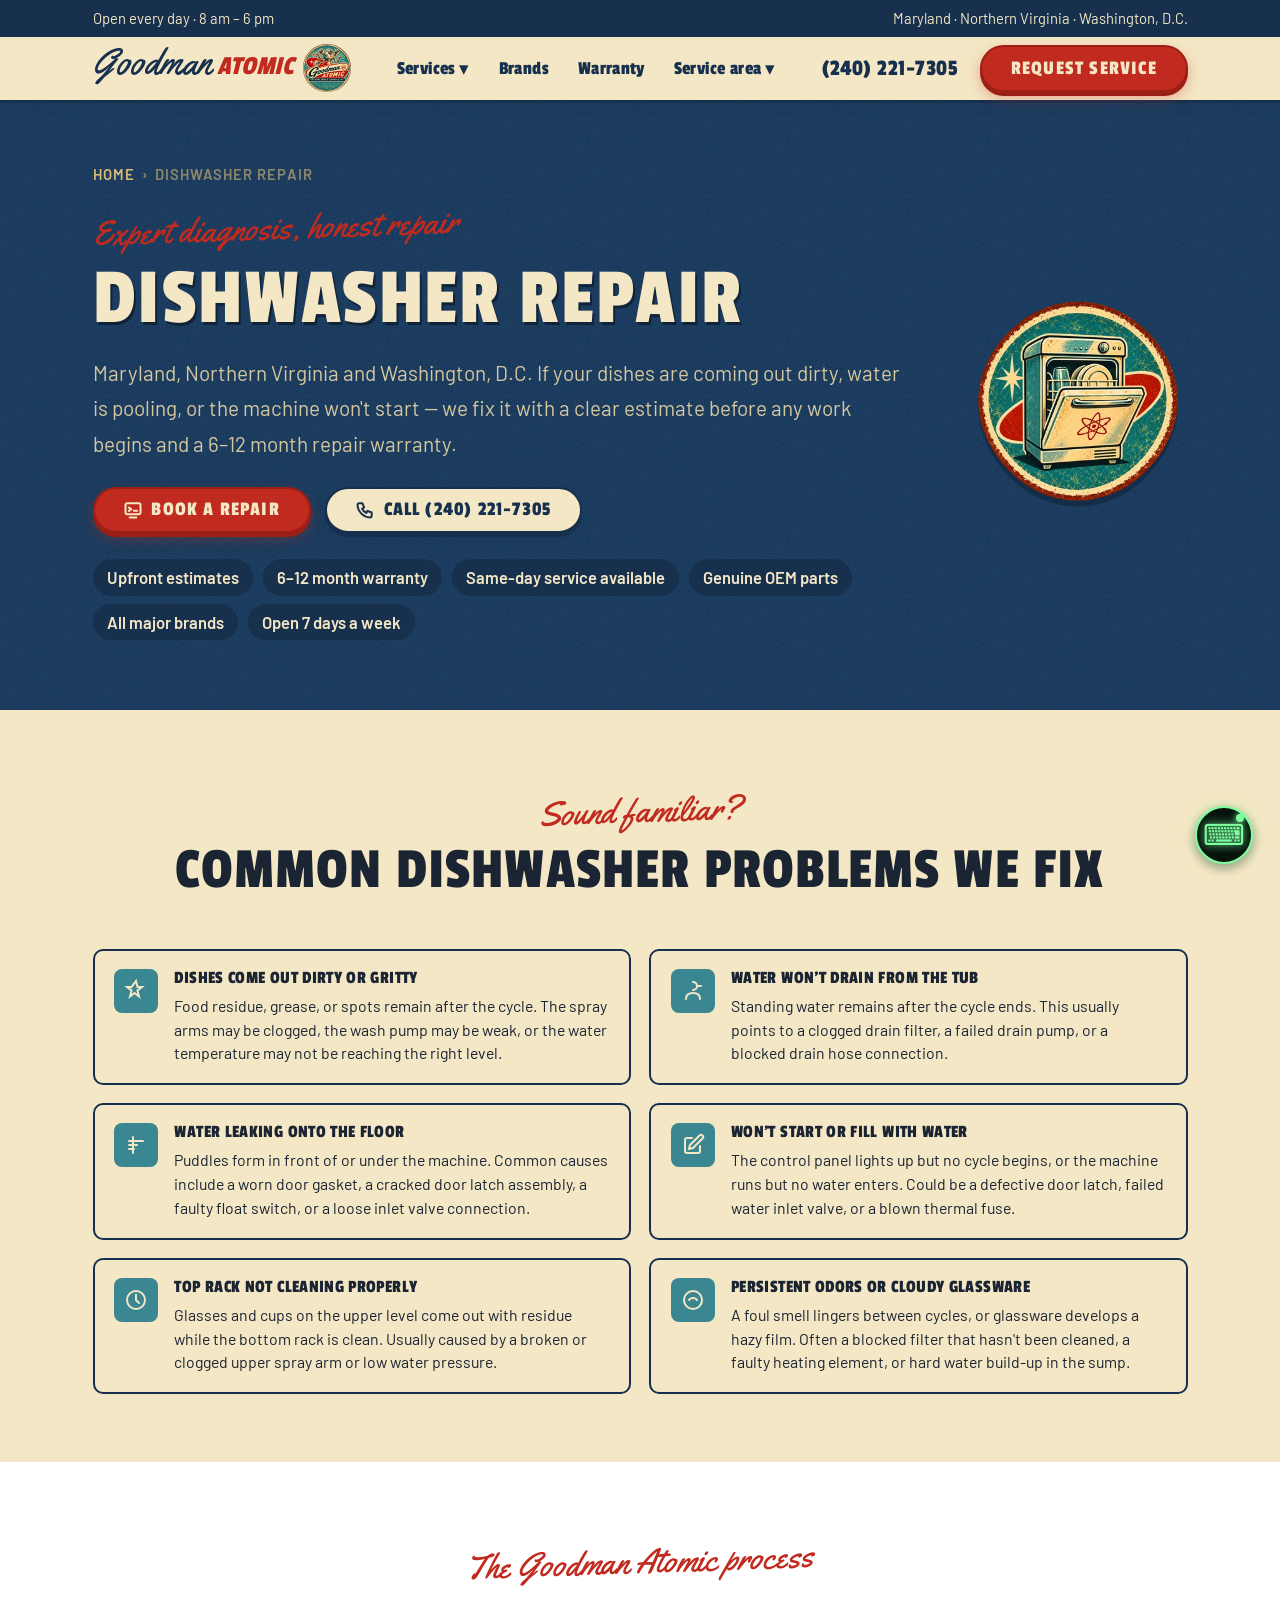
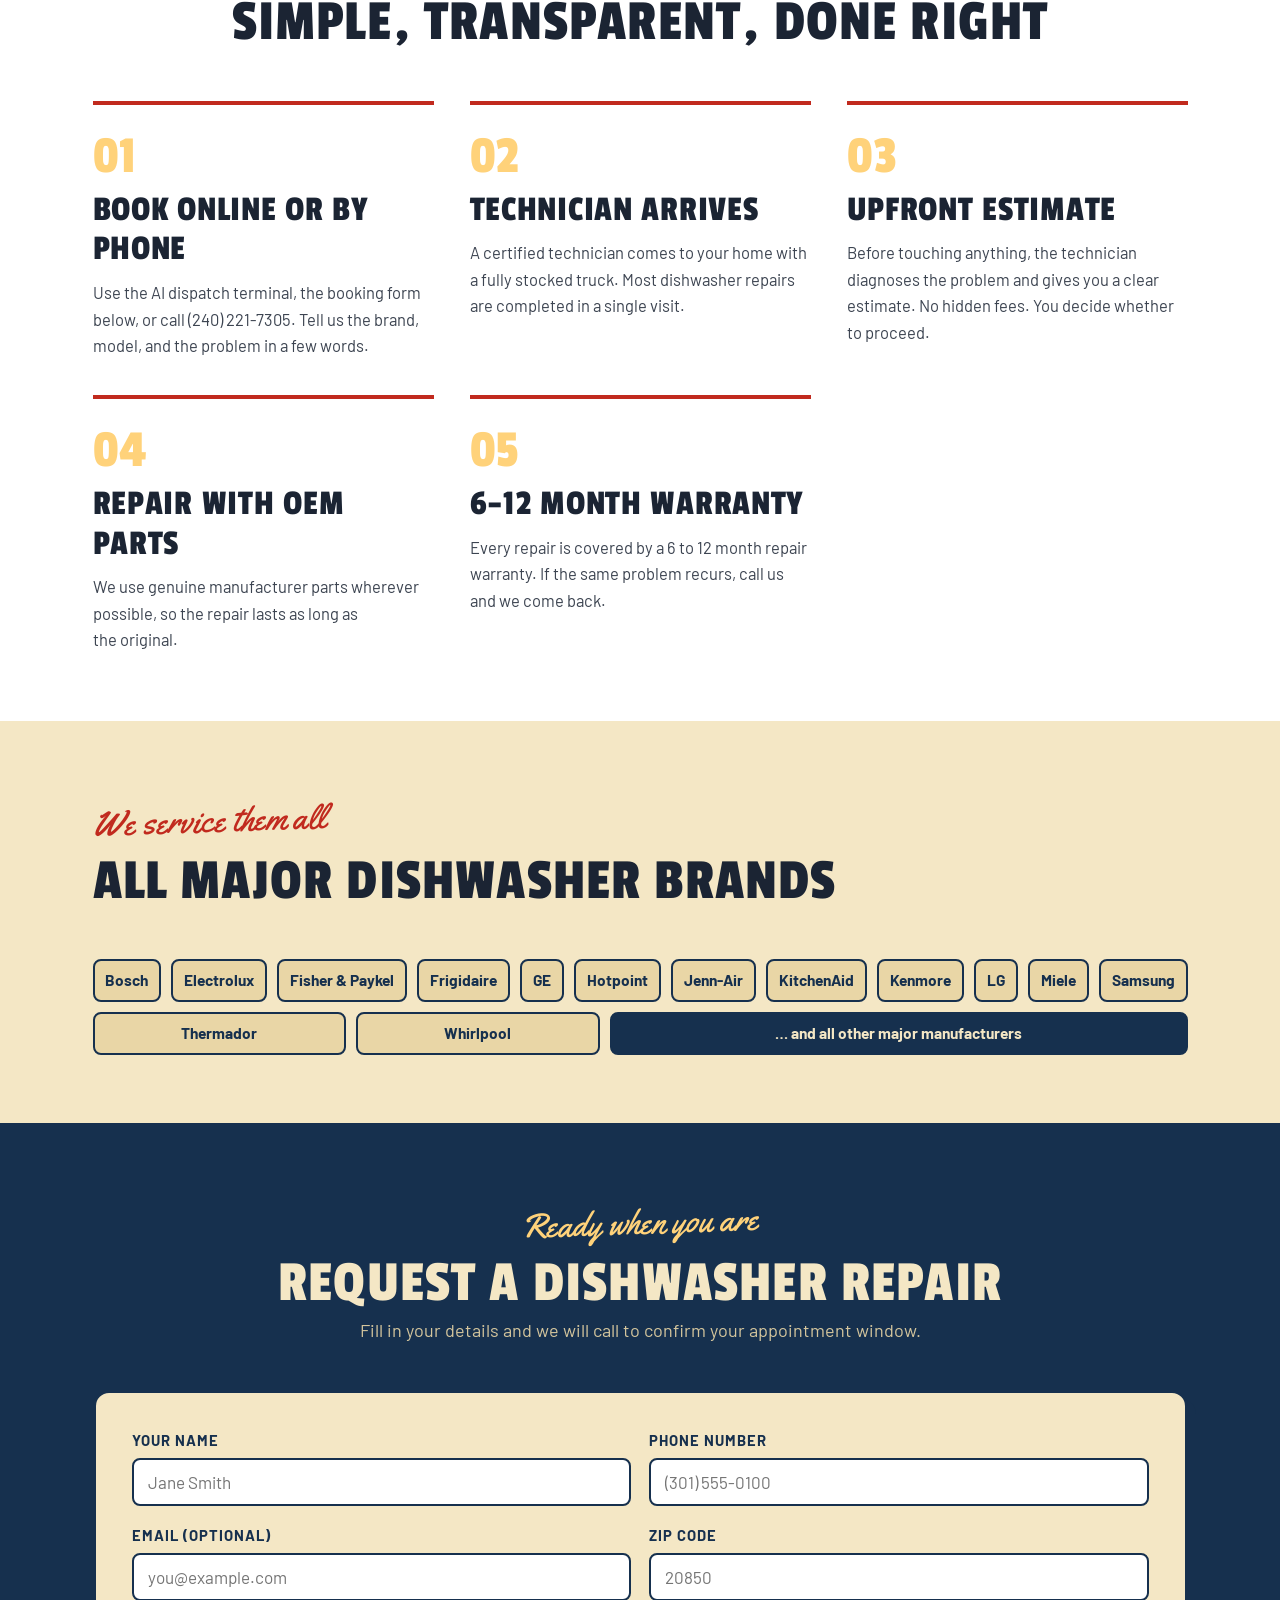
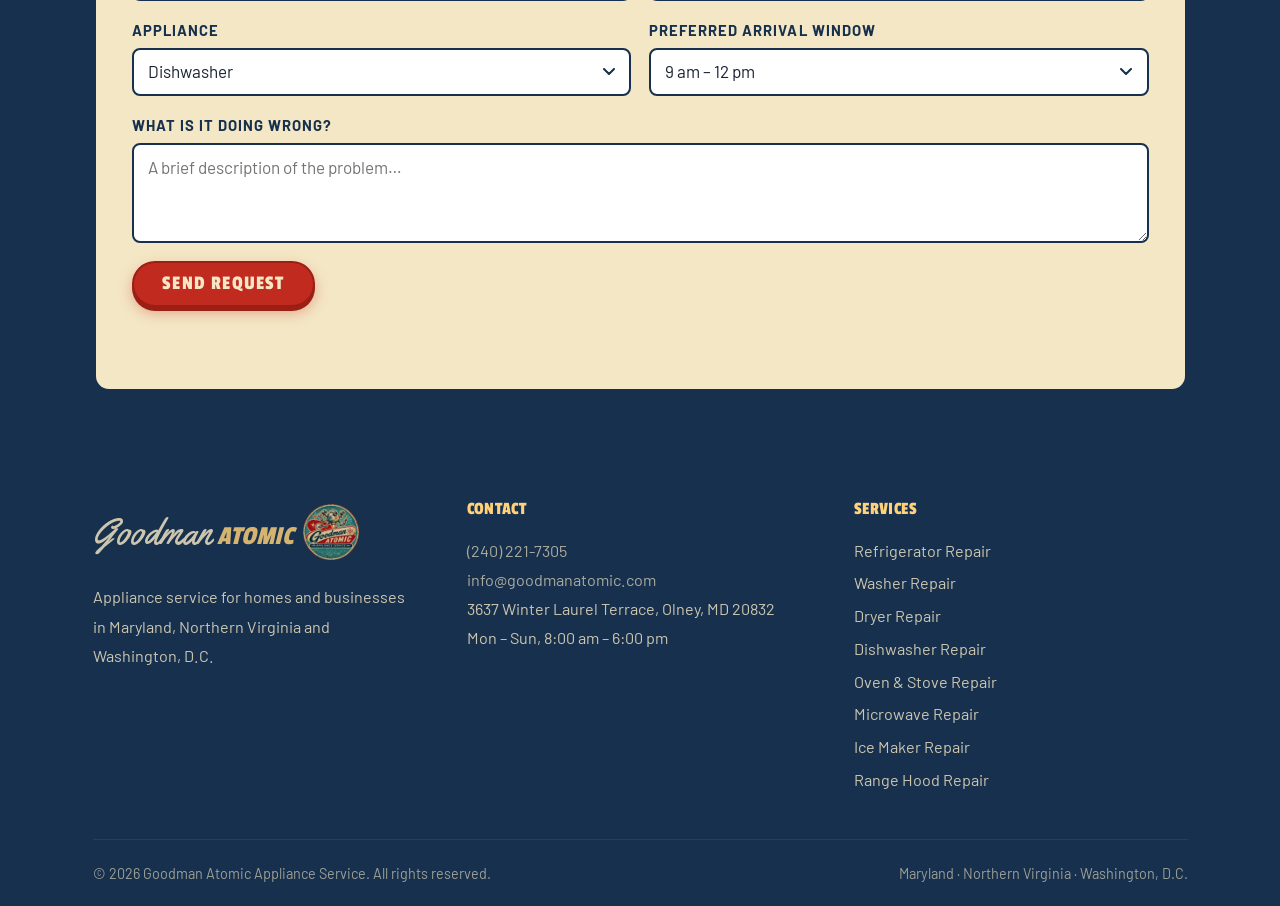
==== services/dishwasher-repair.html @ d3fc952f "Remove Prince George's from service area" ====
<!DOCTYPE html>
<html lang="en">
<head>
<meta charset="utf-8">
<meta name="viewport" content="width=device-width, initial-scale=1">
<meta name="theme-color" content="#f4e7c5">
<title>Dishwasher Repair in Maryland, Northern Virginia &amp; D.C. | Goodman Atomic</title>
<meta name="description" content="Expert dishwasher repair in Maryland, Northern Virginia and Washington D.C. Dishes stay dirty, water won't drain, door leaks, or won't start — we diagnose and fix it with a clear estimate before work starts. Call (240) 221-7305.">
<link rel="canonical" href="https://goodmanatomic.com/services/dishwasher-repair.html">
<link rel="icon" type="image/png" href="../assets/logo/logo-square.png">
<link rel="apple-touch-icon" href="../assets/logo/logo-round.png">
<link rel="preconnect" href="https://fonts.googleapis.com">
<link rel="preconnect" href="https://fonts.gstatic.com" crossorigin>
<link href="https://fonts.googleapis.com/css2?family=Barlow:wght@400;500;600;700&family=Passion+One:wght@400;700&family=VT323&family=Yellowtail&display=swap" rel="stylesheet">
<link rel="stylesheet" href="../assets/css/style.css?v=11140700">
<script type="application/ld+json">
[
  {
    "@context": "https://schema.org",
    "@type": "LocalBusiness",
    "name": "Goodman Atomic Appliance Service",
    "url": "https://goodmanatomic.com/",
    "telephone": "+12402217305",
    "email": "info@goodmanatomic.com",
    "address": {
      "@type": "PostalAddress",
      "streetAddress": "3637 Winter Laurel Terrace",
      "addressLocality": "Olney",
      "addressRegion": "MD",
      "postalCode": "20832",
      "addressCountry": "US"
    },
    "areaServed": ["Maryland", "Northern Virginia", "Washington DC"],
    "openingHoursSpecification": {
      "@type": "OpeningHoursSpecification",
      "dayOfWeek": ["Monday","Tuesday","Wednesday","Thursday","Friday","Saturday","Sunday"],
      "opens": "08:00",
      "closes": "18:00"
    },
    "priceRange": "$$"
  },
  {
    "@context": "https://schema.org",
    "@type": "Service",
    "name": "Dishwasher Repair",
    "serviceType": "Appliance Repair",
    "provider": {
      "@type": "LocalBusiness",
      "name": "Goodman Atomic Appliance Service"
    },
    "areaServed": ["Maryland", "Northern Virginia", "Washington DC"],
    "description": "Professional dishwasher repair service. We diagnose and fix cleaning failures, drainage problems, door leaks, pump and motor faults, control board issues, and all other dishwasher problems.",
    "offers": {
      "@type": "Offer",
      "availability": "https://schema.org/InStock",
      "availableDeliveryMethod": "https://schema.org/OnSitePickup"
    }
  }
]
</script>
</head>
<body>
<a class="skip" href="#main">Skip to content</a>

<!-- Top strip -->
<div class="strip">
  <div class="wrap">
    <span>Open every day · 8 am – 6 pm</span>
    <span>Maryland · Northern Virginia · Washington, D.C.</span>
  </div>
</div>

<!-- Header -->
<header class="site" role="banner">
  <div class="wrap">
    <div class="head-inner">
      <a class="brand" href="../index.html" aria-label="Goodman Atomic Appliance Service — home">
        <span class="g">Goodman</span><span class="a">Atomic</span><img class="brand-logo" src="../assets/logo/logo-round-192.webp" alt="" width="48" height="48" aria-hidden="true">
      </a>
      <button id="menuBtn" class="menu-btn" aria-expanded="false" aria-controls="mainNav" aria-label="Open navigation menu">
        <span></span><span></span><span></span>
      </button>
      <nav class="main" id="mainNav" aria-label="Site navigation">
        <div class="has-drop">
          <button class="drop-toggle" aria-expanded="false" aria-haspopup="true">Services <span aria-hidden="true">▾</span></button>
          <div class="drop-menu" role="menu">
            <a href="refrigerator-repair.html" role="menuitem">Refrigerator &amp; Freezer</a>
            <a href="washer-repair.html" role="menuitem">Washer Repair</a>
            <a href="dryer-repair.html" role="menuitem">Dryer Repair</a>
            <a href="dishwasher-repair.html" role="menuitem">Dishwasher Repair</a>
            <a href="oven-stove-repair.html" role="menuitem">Oven &amp; Stove Repair</a>
            <a href="microwave-repair.html" role="menuitem">Microwave Repair</a>
            <a href="ice-maker-repair.html" role="menuitem">Ice Maker Repair</a>
            <a href="range-hood-repair.html" role="menuitem">Range Hood Repair</a>
          </div>
        </div>
        <a href="../index.html#brands">Brands</a>
        <a href="../index.html#warranty">Warranty</a>
        <div class="has-drop">
          <button class="drop-toggle" aria-expanded="false" aria-haspopup="true">Service area <span aria-hidden="true">▾</span></button>
          <div class="drop-menu" role="menu">
            <a href="../index.html#area" role="menuitem">Washington, D.C.</a>
            <a href="../index.html#area" role="menuitem">MD — Montgomery County</a>
            <a href="../index.html#area" role="menuitem">MD — Howard County</a>
            <a href="../index.html#area" role="menuitem">MD — Frederick County</a>
            <a href="../index.html#area" role="menuitem">VA — Arlington County</a>
            <a href="../index.html#area" role="menuitem">VA — Fairfax County (east)</a>
          </div>
        </div>
      </nav>
      <div class="head-cta">
        <a class="head-phone" href="tel:+12402217305">(240) 221-7305</a>
        <a class="btn btn-red" href="#reqForm">Request service</a>
      </div>
    </div>
  </div>
</header>

<main id="main">

<!-- ═══ INNER HERO ═══ -->
<section class="hero-inner" aria-label="Dishwasher Repair">
  <div class="wrap">
    <div class="hero-inner-text" data-rise>
      <nav class="breadcrumb" aria-label="Breadcrumb">
        <a href="../index.html">Home</a>
        <span aria-hidden="true">›</span>
        <span aria-current="page">Dishwasher Repair</span>
      </nav>
      <span class="script">Expert diagnosis, honest repair</span>
      <h1>Dishwasher Repair</h1>
      <p class="lead">Maryland, Northern Virginia and Washington, D.C. If your dishes are coming out dirty, water is pooling, or the machine won't start — we fix it with a clear estimate before any work begins and a 6–12 month repair warranty.</p>
      <div class="hero-btns">
        <button class="btn btn-red" type="button" data-open-chat aria-haspopup="dialog">
          <svg width="20" height="20" viewBox="0 0 24 24" fill="none" stroke="currentColor" stroke-width="2.4" stroke-linecap="round" stroke-linejoin="round" aria-hidden="true"><rect x="3" y="4" width="18" height="13" rx="2"/><path d="M8 21h8M7 9l3 2-3 2M13 13h4"/></svg>
          Book a repair
        </button>
        <a class="btn btn-cream" href="tel:+12402217305">
          <svg width="20" height="20" viewBox="0 0 24 24" fill="none" stroke="currentColor" stroke-width="2.4" stroke-linecap="round" stroke-linejoin="round" aria-hidden="true"><path d="M5 4h4l2 5-2.5 1.5a11 11 0 0 0 5 5L15 13l5 2v4a2 2 0 0 1-2 2A16 16 0 0 1 3 6a2 2 0 0 1 2-2z"/></svg>
          Call (240) 221-7305
        </a>
      </div>
      <ul class="chips">
        <li class="chip">Upfront estimates</li>
        <li class="chip">6–12 month warranty</li>
        <li class="chip">Same-day service available</li>
        <li class="chip">Genuine OEM parts</li>
        <li class="chip">All major brands</li>
        <li class="chip">Open 7 days a week</li>
      </ul>
    </div>
    <div class="inner-icon inner-icon-img" aria-hidden="true"><img src="../assets/icons/dishwasher.webp" alt="" width="200" height="200"></div>
  </div>
</section>


<!-- ═══ SYMPTOMS ═══ -->
<section class="band-cream" id="symptoms">
  <div class="wrap">
    <div class="sec-head" data-rise>
      <span class="script">Sound familiar?</span>
      <h2>Common dishwasher problems we fix</h2>
    </div>
    <div class="sym-grid" data-rise data-rise-delay="100">
      <div class="sym-card">
        <div class="sym-ico" aria-hidden="true">
          <svg viewBox="0 0 24 24" fill="none" stroke="currentColor" stroke-width="2" stroke-linecap="round"><path d="M12 2l1.5 6H18l-4.5 3.5 1.5 6-4.5-3.5L6 17.5l1.5-6L3 8h4.5z"/></svg>
        </div>
        <div>
          <h3>Dishes come out dirty or gritty</h3>
          <p>Food residue, grease, or spots remain after the cycle. The spray arms may be clogged, the wash pump may be weak, or the water temperature may not be reaching the right level.</p>
        </div>
      </div>
      <div class="sym-card">
        <div class="sym-ico" aria-hidden="true">
          <svg viewBox="0 0 24 24" fill="none" stroke="currentColor" stroke-width="2" stroke-linecap="round"><path d="M5 20c0-4 2-6 7-6s7 2 7 6M12 3a4 4 0 0 1 0 8M20 7h-4"/></svg>
        </div>
        <div>
          <h3>Water won't drain from the tub</h3>
          <p>Standing water remains after the cycle ends. This usually points to a clogged drain filter, a failed drain pump, or a blocked drain hose connection.</p>
        </div>
      </div>
      <div class="sym-card">
        <div class="sym-ico" aria-hidden="true">
          <svg viewBox="0 0 24 24" fill="none" stroke="currentColor" stroke-width="2" stroke-linecap="round"><path d="M5 8h14M5 12h8M5 16h5M9 4v16"/></svg>
        </div>
        <div>
          <h3>Water leaking onto the floor</h3>
          <p>Puddles form in front of or under the machine. Common causes include a worn door gasket, a cracked door latch assembly, a faulty float switch, or a loose inlet valve connection.</p>
        </div>
      </div>
      <div class="sym-card">
        <div class="sym-ico" aria-hidden="true">
          <svg viewBox="0 0 24 24" fill="none" stroke="currentColor" stroke-width="2" stroke-linecap="round"><path d="M11 5H6a2 2 0 0 0-2 2v11a2 2 0 0 0 2 2h11a2 2 0 0 0 2-2v-5M18.5 2.5a2.121 2.121 0 0 1 3 3L12 15l-4 1 1-4z"/></svg>
        </div>
        <div>
          <h3>Won't start or fill with water</h3>
          <p>The control panel lights up but no cycle begins, or the machine runs but no water enters. Could be a defective door latch, failed water inlet valve, or a blown thermal fuse.</p>
        </div>
      </div>
      <div class="sym-card">
        <div class="sym-ico" aria-hidden="true">
          <svg viewBox="0 0 24 24" fill="none" stroke="currentColor" stroke-width="2" stroke-linecap="round"><circle cx="12" cy="12" r="9"/><path d="M12 7v5l3 3"/></svg>
        </div>
        <div>
          <h3>Top rack not cleaning properly</h3>
          <p>Glasses and cups on the upper level come out with residue while the bottom rack is clean. Usually caused by a broken or clogged upper spray arm or low water pressure.</p>
        </div>
      </div>
      <div class="sym-card">
        <div class="sym-ico" aria-hidden="true">
          <svg viewBox="0 0 24 24" fill="none" stroke="currentColor" stroke-width="2" stroke-linecap="round"><circle cx="12" cy="12" r="9"/><path d="M8 12s1-2 4-2 4 2 4 2"/></svg>
        </div>
        <div>
          <h3>Persistent odors or cloudy glassware</h3>
          <p>A foul smell lingers between cycles, or glassware develops a hazy film. Often a blocked filter that hasn't been cleaned, a faulty heating element, or hard water build-up in the sump.</p>
        </div>
      </div>
    </div>
  </div>
</section>


<!-- ═══ HOW WE WORK ═══ -->
<section class="band-white" id="how">
  <div class="wrap">
    <div class="sec-head" data-rise>
      <span class="script">The Goodman Atomic process</span>
      <h2>Simple, transparent, done right</h2>
    </div>
    <div class="steps" data-rise data-rise-delay="80">
      <div class="step">
        <h3>Book online or by phone</h3>
        <p>Use the AI dispatch terminal, the booking form below, or call <a href="tel:+12402217305">(240) 221-7305</a>. Tell us the brand, model, and the problem in a few words.</p>
      </div>
      <div class="step">
        <h3>Technician arrives</h3>
        <p>A certified technician comes to your home with a fully stocked truck. Most dishwasher repairs are completed in a single visit.</p>
      </div>
      <div class="step">
        <h3>Upfront estimate</h3>
        <p>Before touching anything, the technician diagnoses the problem and gives you a clear estimate. No hidden fees. You decide whether to proceed.</p>
      </div>
      <div class="step">
        <h3>Repair with OEM parts</h3>
        <p>We use genuine manufacturer parts wherever possible, so the repair lasts as long as the original.</p>
      </div>
      <div class="step">
        <h3>6–12 month warranty</h3>
        <p>Every repair is covered by a 6 to 12 month repair warranty. If the same problem recurs, call us and we come back.</p>
      </div>
    </div>
  </div>
</section>


<!-- ═══ BRANDS ═══ -->
<section class="band-cream" id="brands">
  <div class="wrap">
    <div class="sec-head" data-rise>
      <span class="script">We service them all</span>
      <h2>All major dishwasher brands</h2>
    </div>
    <ul class="brands" data-rise data-rise-delay="80" aria-label="Brands we service">
      <li>Bosch</li>
      <li>Electrolux</li>
      <li>Fisher &amp; Paykel</li>
      <li>Frigidaire</li>
      <li>GE</li>
      <li>Hotpoint</li>
      <li>Jenn-Air</li>
      <li>KitchenAid</li>
      <li>Kenmore</li>
      <li>LG</li>
      <li>Miele</li>
      <li>Samsung</li>
      <li>Thermador</li>
      <li>Whirlpool</li>
      <li class="brands-more">… and all other major manufacturers</li>
    </ul>
  </div>
</section>


<!-- ═══ BOOKING FORM ═══ -->
<section class="band-navy" id="book" aria-label="Request a dishwasher repair">
  <div class="wrap">
    <div class="sec-head" data-rise>
      <span class="script">Ready when you are</span>
      <h2>Request a dishwasher repair</h2>
      <p>Fill in your details and we will call to confirm your appointment window.</p>
    </div>
    <form class="req" id="reqForm" novalidate data-rise data-rise-delay="100">
      <div class="field-group">
        <label for="f-name">Your name</label>
        <input id="f-name" name="name" type="text" autocomplete="name" placeholder="Jane Smith" required>
      </div>
      <div class="field-group">
        <label for="f-phone">Phone number</label>
        <input id="f-phone" name="phone" type="tel" autocomplete="tel" placeholder="(301) 555-0100" required>
      </div>
      <div class="field-group">
        <label for="f-email">Email (optional)</label>
        <input id="f-email" name="email" type="email" autocomplete="email" placeholder="you@example.com">
      </div>
      <div class="field-group">
        <label for="f-zip">ZIP code</label>
        <input id="f-zip" name="zip" type="text" inputmode="numeric" autocomplete="postal-code" maxlength="5" placeholder="20850" required>
      </div>
      <div class="field-group">
        <label for="f-app">Appliance</label>
        <select id="f-app" name="appliance">
          <option>Refrigerator</option>
          <option>Freezer</option>
          <option>Washer</option>
          <option>Dryer</option>
          <option selected>Dishwasher</option>
          <option>Oven or stove</option>
          <option>Microwave</option>
          <option>Ice maker</option>
          <option>Range hood</option>
          <option>Other</option>
        </select>
      </div>
      <div class="field-group">
        <label for="f-slot">Preferred arrival window</label>
        <select id="f-slot" name="slot">
          <option>9 am – 12 pm</option>
          <option>10 am – 1 pm</option>
          <option>11 am – 2 pm</option>
          <option>12 pm – 3 pm</option>
          <option>1 pm – 4 pm</option>
          <option>2 pm – 5 pm</option>
          <option>3 pm – 6 pm</option>
        </select>
      </div>
      <div class="field-group full">
        <label for="f-prob">What is it doing wrong?</label>
        <textarea id="f-prob" name="problem" placeholder="A brief description of the problem…"></textarea>
      </div>
      <div class="full">
        <button class="btn btn-red" type="submit">Send request</button>
      </div>
      <p id="formNote" aria-live="polite"></p>
    </form>
  </div>
</section>

</main><!-- /main -->


<!-- ═══ FOOTER ═══ -->
<footer class="site" role="contentinfo">
  <div class="wrap">
    <div class="foot-grid">
      <div class="foot-col">
        <a class="brand brand-foot" href="../index.html" aria-label="Goodman Atomic — home">
          <span class="g">Goodman</span><span class="a">Atomic</span><img class="brand-logo brand-logo-foot" src="../assets/logo/logo-round-512.webp" alt="" width="56" height="56" aria-hidden="true">
        </a>
        <p>Appliance service for homes and businesses in Maryland, Northern Virginia and Washington, D.C.</p>
      </div>
      <div class="foot-col">
        <h4>Contact</h4>
        <ul>
          <li><a href="tel:+12402217305">(240) 221-7305</a></li>
          <li><a href="mailto:info@goodmanatomic.com">info@goodmanatomic.com</a></li>
          <li>3637 Winter Laurel Terrace, Olney, MD 20832</li>
          <li>Mon – Sun, 8:00 am – 6:00 pm</li>
        </ul>
      </div>
      <div class="foot-col">
        <h4>Services</h4>
        <nav class="foot-nav" aria-label="Service pages">
          <a href="refrigerator-repair.html">Refrigerator Repair</a>
          <a href="washer-repair.html">Washer Repair</a>
          <a href="dryer-repair.html">Dryer Repair</a>
          <a href="dishwasher-repair.html">Dishwasher Repair</a>
          <a href="oven-stove-repair.html">Oven &amp; Stove Repair</a>
          <a href="microwave-repair.html">Microwave Repair</a>
          <a href="ice-maker-repair.html">Ice Maker Repair</a>
          <a href="range-hood-repair.html">Range Hood Repair</a>
        </nav>
      </div>
    </div>
    <div class="copy">
      <span>© 2026 Goodman Atomic Appliance Service. All rights reserved.</span>
      <span>Maryland · Northern Virginia · Washington, D.C.</span>
    </div>
  </div>
</footer>


<!-- Mobile sticky bar -->
<div class="bar" aria-label="Quick actions">
  <a class="btn btn-cream" href="tel:+12402217305">
    <svg width="18" height="18" viewBox="0 0 24 24" fill="none" stroke="currentColor" stroke-width="2.4" stroke-linecap="round" stroke-linejoin="round" aria-hidden="true"><path d="M5 4h4l2 5-2.5 1.5a11 11 0 0 0 5 5L15 13l5 2v4a2 2 0 0 1-2 2A16 16 0 0 1 3 6a2 2 0 0 1 2-2z"/></svg>
    Call
  </a>
  <button class="btn btn-red" type="button" data-open-chat aria-haspopup="dialog">
    <svg width="18" height="18" viewBox="0 0 24 24" fill="none" stroke="currentColor" stroke-width="2.4" stroke-linecap="round" stroke-linejoin="round" aria-hidden="true"><rect x="3" y="4" width="18" height="13" rx="2"/><path d="M8 21h8M7 9l3 2-3 2M13 13h4"/></svg>
    Chat
  </button>
  <a class="btn btn-gold bar-request" href="#reqForm">
    <svg width="18" height="18" viewBox="0 0 24 24" fill="none" stroke="currentColor" stroke-width="2.4" stroke-linecap="round" stroke-linejoin="round" aria-hidden="true"><path d="M9 4h6v3H9z"/><path d="M8 5H6a2 2 0 0 0-2 2v12a2 2 0 0 0 2 2h12a2 2 0 0 0 2-2V7a2 2 0 0 0-2-2h-2M8 12h8M8 16h5"/></svg>
    Request
  </a>
</div>

<!-- Desktop FAB -->
<button class="fab" id="fab" aria-label="Book a repair — open chat terminal" data-open-chat>⌨</button>

<!-- Chat terminal overlay -->
<div id="chat" class="chat" role="dialog" aria-modal="true" aria-labelledby="chatTitle" aria-hidden="true">
  <div class="chat-head">
    <span class="chat-title" id="chatTitle">◈ GOODMAN ATOMIC DISPATCH</span>
    <button class="chat-close" id="chatClose" aria-label="Close terminal" type="button">✕</button>
  </div>
  <div class="chat-log" id="chatLog" aria-live="polite" aria-atomic="false"></div>
  <div class="chat-input-row">
    <label for="chatInput" class="sr-only">Your answer</label>
    <input class="chat-input" id="chatInput" type="text" placeholder="▸ Type here" autocomplete="off">
    <button class="chat-send" id="chatSend" type="button" aria-label="Send">SEND</button>
  </div>
</div>

<script src="../assets/js/main.js?v=11142055"></script>
</body>
</html>
---- assets/css/style.css ----
/* =============================================================
   GOODMAN ATOMIC APPLIANCE SERVICE — style.css
   Retro-futurist atomic-era design system
   ============================================================= */

/* ─── 1. ROOT VARIABLES + RESET ──────────────────────────────── */
:root {
  --cream:      #f4e7c5;
  --cream-deep: #e9d6a6;
  --teal:       #3a8791;
  --teal-deep:  #2b6a73;
  --red:        #c12a1e;
  --red-deep:   #9c1f16;
  --navy:       #16304e;
  --orange:     #e5642a;
  --gold:       #ffd27a;
  --ink:        #1b2433;
  --crt:        #7dffa0;
  --crt-bg:     #06140c;
  --amber:      #e8980a;
  --amber-bg:   #0d0800;

  --font-d: 'Passion One', sans-serif;
  --font-s: 'Yellowtail', cursive;
  --font-b: 'Barlow', sans-serif;
  --font-t: 'VT323', monospace;

  --wrap: 1140px;
  --edge: 3px solid var(--navy);

  --speckle: url("data:image/svg+xml,%3Csvg xmlns='http://www.w3.org/2000/svg' width='200' height='200'%3E%3Cfilter id='n'%3E%3CfeTurbulence type='fractalNoise' baseFrequency='.9' numOctaves='2' seed='7'/%3E%3CfeColorMatrix type='matrix' values='0 0 0 0 0.957 0 0 0 0 0.906 0 0 0 0 0.773 0 0 0 0.55 0'/%3E%3C/filter%3E%3Crect width='200' height='200' filter='url(%23n)'/%3E%3C/svg%3E");
}

*, *::before, *::after {
  box-sizing: border-box;
  margin: 0;
  padding: 0;
}

html {
  scroll-behavior: smooth;
  font-size: 18px;
}

body {
  font-family: var(--font-b);
  background: var(--cream);
  color: var(--ink);
  line-height: 1.6;
  overflow-x: hidden;
  animation: screenPower .9s ease-out backwards;
}

img, svg, video { display: block; max-width: 100%; }
img { height: auto; }
ul, ol { list-style: none; }
a { color: inherit; text-decoration: none; }
button { cursor: pointer; font-family: inherit; }


/* ─── 2. PAGE POWER-ON ANIMATION ─────────────────────────────── */
@keyframes screenPower {
  0%   { opacity: 0; filter: brightness(0) saturate(0); }
  4%   { opacity: 1; filter: brightness(4) saturate(0) blur(1px); }
  8%   { filter: brightness(.35) saturate(0); }
  16%  { filter: brightness(1.4) saturate(.3); }
  32%  { filter: brightness(1.05) saturate(.8); }
  100% { filter: none; }
}


/* ─── 3. ACCESSIBILITY ───────────────────────────────────────── */
.skip {
  position: absolute;
  top: -120px;
  left: 1rem;
  background: var(--navy);
  color: var(--cream);
  padding: .5rem 1rem;
  border-radius: 0 0 6px 6px;
  font-family: var(--font-b);
  font-weight: 700;
  z-index: 9999;
  transition: top .2s;
}
.skip:focus { top: 0; }

:focus-visible {
  outline: 3px solid var(--orange);
  outline-offset: 3px;
}


/* ─── 4. TYPOGRAPHY ──────────────────────────────────────────── */
.wrap {
  max-width: var(--wrap);
  margin-inline: auto;
  padding-inline: 1.25rem;
}

h1, h2, h3, h4, h5, h6 {
  font-family: var(--font-d);
  font-weight: 400;
  text-transform: uppercase;
  line-height: 1.1;
  letter-spacing: .02em;
}

h1 { font-size: clamp(2.6rem, 7vw, 4.5rem); }
h2 { font-size: clamp(2.1rem, 5vw, 3.3rem); }
h3 { font-size: clamp(1.4rem, 3vw, 2rem); }
h4 { font-size: 1.3rem; }

p { max-width: 68ch; }

.script {
  font-family: var(--font-s);
  font-size: 1.9rem;
  color: var(--red);
  transform: rotate(-2deg);
  display: inline-block;
}

/* Hero script override — cream on teal bg */
.hero .script {
  color: var(--cream);
  text-shadow: 1px 2px 0 var(--navy), 0 0 12px rgba(22,48,78,.4);
  font-size: 2rem;
}

.lead {
  font-size: 1.15rem;
  line-height: 1.7;
  opacity: .9;
}

strong { font-weight: 700; }

.mono, .crt-text {
  font-family: var(--font-t);
  font-size: 1.05rem;
}

/* ─── 5. BUTTONS ─────────────────────────────────────────────── */
.btn {
  display: inline-flex;
  align-items: center;
  gap: .45rem;
  font-family: var(--font-d);
  font-size: 1.1rem;
  text-transform: uppercase;
  letter-spacing: .06em;
  padding: .62rem 1.6rem;
  border-radius: 50px;
  border: 2px solid transparent;
  cursor: pointer;
  position: relative;
  transition: transform .12s, box-shadow .12s;
  text-decoration: none;
  line-height: 1;
  white-space: nowrap;
}

.btn:active { transform: translateY(2px) !important; }

/* Red variant */
.btn-red {
  background: var(--red);
  color: var(--cream);
  border-color: var(--red-deep);
  box-shadow: 0 4px 0 var(--red-deep), 0 6px 14px rgba(193,42,30,.35);
}
.btn-red:hover {
  background: var(--red-deep);
  transform: translateY(-2px);
  box-shadow: 0 6px 0 var(--red-deep), 0 10px 20px rgba(193,42,30,.4);
}
.btn-red:active { box-shadow: 0 2px 0 var(--red-deep); }

/* Cream variant */
.btn-cream {
  background: var(--cream);
  color: var(--navy);
  border-color: var(--navy);
  box-shadow: 0 4px 0 var(--navy), 0 6px 14px rgba(22,48,78,.2);
}
.btn-cream:hover {
  background: var(--cream-deep);
  transform: translateY(-2px);
  box-shadow: 0 6px 0 var(--navy), 0 10px 20px rgba(22,48,78,.25);
}
.btn-cream:active { box-shadow: 0 2px 0 var(--navy); }

/* Navy variant */
.btn-navy {
  background: var(--navy);
  color: var(--cream);
  border-color: var(--ink);
  box-shadow: 0 4px 0 var(--ink), 0 6px 14px rgba(27,36,51,.4);
}
.btn-navy:hover {
  background: var(--ink);
  transform: translateY(-2px);
  box-shadow: 0 6px 0 var(--ink), 0 10px 20px rgba(27,36,51,.45);
}
.btn-navy:active { box-shadow: 0 2px 0 var(--ink); }

/* Amber CRT variant */
.btn-amber {
  background: var(--amber);
  color: var(--amber-bg);
  border-color: var(--amber);
  box-shadow: 0 4px 0 #9c6505, 0 6px 14px rgba(232,152,10,.4), 0 0 10px rgba(232,152,10,.3);
  font-family: var(--font-t);
  font-size: 1.25rem;
  letter-spacing: .1em;
}
.btn-amber:hover {
  background: #f5aa15;
  transform: translateY(-2px);
  box-shadow: 0 6px 0 #9c6505, 0 10px 20px rgba(232,152,10,.5), 0 0 18px rgba(232,152,10,.4);
}
.btn-amber:active { box-shadow: 0 2px 0 #9c6505; }

/* Green CRT variant */
.btn-crt {
  background: var(--crt);
  color: var(--crt-bg);
  border-color: var(--crt);
  box-shadow: 0 4px 0 #2d8a4a, 0 6px 14px rgba(125,255,160,.3), 0 0 10px rgba(125,255,160,.2);
  font-family: var(--font-t);
  font-size: 1.25rem;
  letter-spacing: .1em;
}
.btn-crt:hover {
  background: #98ffb8;
  transform: translateY(-2px);
  box-shadow: 0 6px 0 #2d8a4a, 0 10px 20px rgba(125,255,160,.4);
}
.btn-crt:active { box-shadow: 0 2px 0 #2d8a4a; }


/* ─── 6. TOP STRIP + HEADER ──────────────────────────────────── */
.strip {
  background: var(--navy);
  color: var(--cream);
  font-size: .82rem;
  font-family: var(--font-b);
  padding: .38rem 0;
}
.strip .wrap {
  display: flex;
  justify-content: space-between;
  align-items: center;
  gap: 1rem;
}
.strip a { color: var(--gold); font-weight: 600; }
.strip a:hover { text-decoration: underline; }

header.site {
  position: sticky;
  top: 0;
  background: var(--cream);
  border-bottom: var(--edge);
  z-index: 400;
  box-shadow: 0 2px 10px rgba(22,48,78,.12);
}

.head-inner {
  display: flex;
  align-items: center;
  gap: 1.5rem;
  padding-block: .4rem;
}

.logo-link { flex-shrink: 0; display: flex; align-items: center; }

.logo-img {
  height: 72px;
  width: auto;
}

.brand {
  display: flex;
  align-items: center;
  gap: 6px;
  text-decoration: none;
  flex-shrink: 0;
  line-height: 1;
}
.brand .g {
  font-family: var(--font-s);
  font-size: 2rem;
  color: var(--navy);
}
.brand .a {
  font-family: var(--font-d);
  font-size: 1.5rem;
  color: var(--red);
  text-transform: uppercase;
  font-style: italic;
}
.brand-logo {
  height: 48px;
  width: 48px;
  margin-left: 4px;
  flex-shrink: 0;
}
/* Footer brand variant */
.brand-foot .g { color: var(--cream); }
.brand-foot .a { color: var(--gold); }
.brand-logo-foot { height: 56px; width: 56px; }

.head-phone {
  font-family: var(--font-d);
  font-size: 1.3rem;
  color: var(--navy);
  letter-spacing: .02em;
  line-height: 1;
}
.head-phone span {
  display: block;
  font-family: var(--font-b);
  font-size: .72rem;
  font-weight: 600;
  text-transform: uppercase;
  letter-spacing: .08em;
  color: var(--teal);
}

.head-cta { margin-left: auto; }

/* Hamburger button */
.menu-btn {
  display: none;
  flex-direction: column;
  justify-content: center;
  gap: 5px;
  width: 44px;
  height: 44px;
  background: none;
  border: 2px solid var(--navy);
  border-radius: 8px;
  padding: 8px;
  margin-left: auto;
}
.menu-btn span {
  display: block;
  height: 2px;
  background: var(--navy);
  border-radius: 2px;
  transition: transform .25s, opacity .25s;
  transform-origin: center;
}
.menu-btn[aria-expanded="true"] span:nth-child(1) { transform: translateY(7px) rotate(45deg); }
.menu-btn[aria-expanded="true"] span:nth-child(2) { opacity: 0; transform: scaleX(0); }
.menu-btn[aria-expanded="true"] span:nth-child(3) { transform: translateY(-7px) rotate(-45deg); }

/* Main nav */
nav.main {
  display: flex;
  align-items: center;
  gap: .2rem;
  margin-left: auto;
}

nav.main a,
nav.main .drop-toggle {
  font-family: var(--font-d);
  font-size: 1.08rem;
  letter-spacing: .02em;
  color: var(--navy);
  padding: .4rem .7rem;
  border-radius: 6px;
  background: none;
  border: none;
  display: flex;
  align-items: center;
  gap: .2rem;
  transition: background .15s, color .15s;
  white-space: nowrap;
}
nav.main a:hover,
nav.main .drop-toggle:hover,
nav.main a.active,
nav.main .drop-toggle[aria-expanded="true"] {
  background: var(--navy);
  color: var(--cream);
}

/* Dropdown */
.has-drop { position: relative; }

.drop-menu {
  display: none;
  position: absolute;
  top: calc(100% + 6px);
  left: 0;
  min-width: 200px;
  background: var(--cream);
  border: var(--edge);
  border-radius: 10px;
  box-shadow: 0 8px 24px rgba(22,48,78,.2);
  padding: .4rem 0;
  z-index: 500;
}
.drop-menu.open { display: block; }

.has-drop:hover .drop-menu { display: block; }

.drop-menu a {
  display: block;
  padding: .45rem 1rem;
  font-family: var(--font-b);
  font-size: .95rem;
  font-weight: 600;
  text-transform: none;
  letter-spacing: 0;
  border-radius: 0;
  color: var(--ink);
}
.drop-menu a:hover { background: var(--navy); color: var(--cream); }


/* ─── 7. HOMEPAGE HERO ───────────────────────────────────────── */
.hero {
  background: var(--teal) var(--speckle);
  color: var(--cream);
  border-bottom: var(--edge);
  position: relative;
  overflow: hidden;
}

.hero .wrap {
  display: grid;
  grid-template-columns: 1.05fr 1fr;
  gap: 44px;
  align-items: center;
  padding-block: 56px 64px;
  position: relative;
  z-index: 2;
}

.hero-text { color: var(--cream); }

.hero h1 {
  color: var(--cream);
  font-size: clamp(2.7rem, 7vw, 4.9rem);
  text-transform: uppercase;
  text-shadow: 3px 3px 0 var(--navy);
  line-height: 1;
  letter-spacing: .01em;
}

.hero h1 em {
  font-style: normal;
  color: var(--gold);
}

.hero .script {
  color: var(--cream);
  text-shadow: 2px 2px 0 var(--navy);
  margin-bottom: 6px;
}

.hero p.lead {
  font-size: 1.2rem;
  max-width: 34em;
  margin-top: 18px;
  font-weight: 500;
  opacity: 1;
}

.hero-cta {
  display: flex;
  flex-wrap: wrap;
  gap: 14px;
  margin-top: 26px;
}

.chips {
  display: flex;
  flex-wrap: wrap;
  gap: 8px 10px;
  margin: 26px 0 0;
  padding: 0;
  list-style: none;
}

.chips li {
  background: var(--navy);
  color: var(--cream);
  border-radius: 999px;
  padding: 5px 14px;
  font-size: .92rem;
  font-weight: 600;
  white-space: nowrap;
}


/* ─── 7a. INNER PAGE HERO ────────────────────────────────────── */
.hero-inner {
  background-color: var(--navy);
  background-image: var(--speckle);
  background-blend-mode: overlay;
  padding: 60px 0 70px;
  position: relative;
  overflow: hidden;
}

.hero-inner .wrap {
  display: grid;
  grid-template-columns: 1fr 220px;
  gap: 2rem;
  align-items: center;
  position: relative;
  z-index: 2;
}

.hero-inner-text { color: var(--cream); }

.hero-inner h1 {
  color: var(--cream);
  text-shadow: 2px 3px 0 rgba(0,0,0,.4);
  margin-bottom: .6rem;
}

.hero-inner .lead { color: var(--cream-deep); opacity: .9; }

/* Breadcrumb */
.breadcrumb {
  display: flex;
  align-items: center;
  gap: .4rem;
  font-family: var(--font-b);
  font-size: .82rem;
  font-weight: 600;
  text-transform: uppercase;
  letter-spacing: .07em;
  color: var(--gold);
  margin-bottom: .8rem;
  opacity: .85;
}
.breadcrumb a { color: var(--gold); }
.breadcrumb a:hover { text-decoration: underline; }
.breadcrumb span { opacity: .6; }

/* Inner icon circle */
.inner-icon {
  width: 160px;
  height: 160px;
  background: var(--teal);
  border-radius: 50%;
  border: 4px solid var(--teal-deep);
  display: flex;
  align-items: center;
  justify-content: center;
  justify-self: center;
  box-shadow: 0 0 30px rgba(58,135,145,.4), 0 8px 24px rgba(0,0,0,.3);
}
.inner-icon svg { width: 80px; height: 80px; color: var(--cream); }


/* ─── 8. DISPATCH PANEL ──────────────────────────────────────── */
.dispatch-panel {
  position: relative;
  margin-top: 10px;
  height: 120px;
  border-radius: 10px;
  border: 3px solid var(--navy);
  background: linear-gradient(160deg, #f8eccd 0%, #ede0b4 55%, #e3d2a4 100%);
  box-shadow: 6px 6px 0 var(--navy);
  cursor: pointer;
  display: flex;
  overflow: hidden;
  transition: box-shadow .15s;
}

.dispatch-panel:hover {
  box-shadow: 8px 8px 0 var(--navy);
}

/* Rust/wear dashed inner border */
.dispatch-panel::before {
  content: '';
  position: absolute;
  inset: 3px;
  border-radius: 7px;
  border: 2px dashed rgba(138,74,38,.38);
  pointer-events: none;
  z-index: 10;
}

/* Speckle texture overlay */
.dispatch-panel::after {
  content: '';
  position: absolute;
  inset: 0;
  background-image: var(--speckle);
  opacity: .22;
  pointer-events: none;
  border-radius: 10px;
}

/* Metal brackets spanning the sign-panel gap */
.dp-bracket {
  position: absolute;
  top: -18px;
  width: 12px;
  height: 28px;
  background: linear-gradient(to right, #999, #ddd, #aaa, #ddd, #999);
  border: 1.5px solid #666;
  border-radius: 2px;
  z-index: 11;
  box-shadow: 1px 0 3px rgba(0,0,0,.3);
}
.dp-bracket-l { left: 20px; }
.dp-bracket-r { right: 20px; }

/* CRT screen section (left ~65%) */
.dp-screen-wrap {
  flex: 0 0 64%;
  padding: 8px 6px 8px 10px;
  display: flex;
  position: relative;
  z-index: 1;
}

.dp-screen {
  flex: 1;
  background: #1e2a28;
  border-radius: 6px;
  border: 3px solid var(--navy);
  position: relative;
  overflow: hidden;
}

/* Convex CRT highlight */
.dp-screen::before {
  content: '';
  position: absolute;
  top: 2px;
  left: 8%;
  right: 8%;
  height: 35%;
  background: radial-gradient(ellipse at 50% 0%, rgba(255,255,255,.18) 0%, transparent 70%);
  z-index: 3;
  pointer-events: none;
}

/* Scanlines */
.dp-screen::after {
  content: '';
  position: absolute;
  inset: 0;
  background: repeating-linear-gradient(
    0deg,
    transparent,
    transparent 2px,
    rgba(0,0,0,.22) 2px,
    rgba(0,0,0,.22) 4px
  );
  z-index: 2;
  pointer-events: none;
}

.dp-screen-inner {
  background: radial-gradient(ellipse at 30% 30%, #0f2a19, #030a06);
  height: 100%;
  position: relative;
  display: flex;
  align-items: flex-start;
  padding: 7px 9px;
}

.dp-crt {
  font-family: var(--font-t);
  font-size: .95rem;
  color: var(--crt);
  text-shadow: 0 0 5px rgba(125,255,160,.7);
  position: relative;
  z-index: 1;
  line-height: 1.35;
  white-space: nowrap;
}
.dp-crt .tl::before { content: '> '; }

/* Controls section (right ~36%) */
.dp-ctrl {
  flex: 0 0 36%;
  display: flex;
  flex-direction: column;
  align-items: center;
  justify-content: space-between;
  padding: 8px 10px;
  position: relative;
  z-index: 1;
}

.dp-nameplate {
  font-family: var(--font-d);
  font-size: .64rem;
  letter-spacing: .07em;
  text-align: center;
  color: var(--navy);
  background: linear-gradient(to bottom, #f8eccd, #e3d2a4);
  border: 1.5px solid var(--navy);
  border-radius: 3px;
  padding: 2px 7px;
  line-height: 1.2;
  text-transform: uppercase;
  box-shadow: 1px 1px 0 rgba(22,48,78,.3);
}

.dp-switches {
  display: flex;
  gap: 10px;
  align-items: center;
}

.dp-switch {
  position: relative;
  width: 28px;
  height: 28px;
}

.dp-sw-ring {
  position: absolute;
  inset: 0;
  border-radius: 50%;
  background: radial-gradient(circle at 35% 30%, #d8d8d8 0%, #888 60%, #bbb 100%);
  border: 1.5px solid #555;
  box-shadow: inset 0 1px 2px rgba(255,255,255,.4), 0 1px 3px rgba(0,0,0,.4);
}

.dp-sw-base {
  position: absolute;
  inset: 5px;
  background: radial-gradient(circle at 50% 35%, #3a3a3a, #0a0a0a);
  border-radius: 50%;
  display: flex;
  align-items: center;
  justify-content: center;
  overflow: visible;
}

.dp-sw-knob {
  width: 2px;
  height: 7px;
  background: white;
  border-radius: 1px;
  position: absolute;
  bottom: 50%;
  left: calc(50% - 1px);
  transform-origin: 50% 100%;
  transition: transform .2s ease;
}

/* OFF: knob upper-left; ON: knob upper-right */
.dp-sw-off .dp-sw-knob { transform: rotate(-42deg); }
.dp-sw-on  .dp-sw-knob { transform: rotate(42deg); }

/* Hover: toggle positions */
.dispatch-panel:hover .dp-sw-off .dp-sw-knob { transform: rotate(42deg); }
.dispatch-panel:hover .dp-sw-on  .dp-sw-knob { transform: rotate(-42deg); }

.dp-lamps {
  display: flex;
  gap: 7px;
  align-items: flex-end;
}

.dp-lamp-grp {
  display: flex;
  flex-direction: column;
  align-items: center;
  gap: 2px;
}

.dp-lamp-bezel {
  width: 15px;
  height: 15px;
  border-radius: 50%;
  background: radial-gradient(circle at 35% 30%, #d8d8d8, #777, #aaa);
  border: 1.5px solid #555;
  display: flex;
  align-items: center;
  justify-content: center;
  box-shadow: inset 0 1px 2px rgba(255,255,255,.3), 0 1px 2px rgba(0,0,0,.4);
}

.dp-lamp {
  width: 9px;
  height: 9px;
  border-radius: 50%;
}

/* PWR: green, steady pulse */
.dp-lamp-pwr {
  background: #22cc44;
  box-shadow: 0 0 5px #22cc44, 0 0 10px rgba(34,204,68,.5);
  animation: lampPulse 2.5s ease-in-out infinite;
}

/* LINE: amber, blinks */
.dp-lamp-line {
  background: #553300;
  animation: lampAmber 3.8s steps(1) infinite;
}

/* BUSY: red, blinks offset */
.dp-lamp-busy {
  background: #440000;
  animation: lampRed 3.8s steps(1) infinite 1.9s;
}

@keyframes lampPulse {
  0%, 100% { opacity: 1; box-shadow: 0 0 5px #22cc44, 0 0 10px rgba(34,204,68,.5); }
  50%       { opacity: .55; box-shadow: 0 0 2px #22cc44; }
}

@keyframes lampAmber {
  0%, 50%, 100% { background: #553300; box-shadow: none; }
  55%, 70%      { background: var(--amber); box-shadow: 0 0 5px var(--amber), 0 0 10px rgba(232,152,10,.5); }
}

@keyframes lampRed {
  0%, 50%, 100% { background: #440000; box-shadow: none; }
  55%, 70%      { background: #cc2222; box-shadow: 0 0 5px #cc2222, 0 0 10px rgba(204,34,34,.5); }
}

.dp-lamp-lbl {
  font-family: var(--font-t);
  font-size: .5rem;
  color: var(--navy);
  opacity: .7;
  letter-spacing: .05em;
}

@keyframes ledBlink {
  0%, 90%, 100% { opacity: 1; }
  92%           { opacity: .1; }
  94%           { opacity: 1; }
  96%           { opacity: .1; }
  98%           { opacity: 1; }
}


/* ─── 9. SIGN COLUMN ─────────────────────────────────────────── */
.sign {
  position: relative;
  justify-self: center;
  width: min(100%, 540px);
}

.sign img {
  border-radius: 18px;
  border: 4px solid var(--navy);
  box-shadow: 10px 12px 0 rgba(22,48,78,.55);
  max-width: 100%;
  display: block;
  transform: rotate(2deg);
  animation: sway 7s ease-in-out infinite;
}

@keyframes sway {
  0%, 100% { transform: rotate(2deg) translateY(0); }
  50%       { transform: rotate(1deg) translateY(-8px); }
}

/* Star bursts */
.burst {
  position: absolute;
  pointer-events: none;
  animation: twinkle 3.2s ease-in-out infinite;
  color: var(--gold);
}
.burst.b1 { width: 54px; left: -22px; top: -26px; }
.burst.b2 { width: 34px; right: -12px; bottom: 8px; animation-delay: 1.3s; color: var(--cream); }
.burst.b3 { width: 26px; right: 22%; top: -30px; animation-delay: .6s; color: var(--orange); }

@keyframes twinkle {
  0%, 100% { transform: scale(1) rotate(0); opacity: 1; }
  50%       { transform: scale(.72) rotate(18deg); opacity: .65; }
}


/* ─── 10. ATOM DECORATION ────────────────────────────────────── */
.atom {
  position: absolute;
  width: 520px;
  height: 520px;
  right: -160px;
  top: -185px;
  opacity: .18;
  pointer-events: none;
  z-index: 1;
}

.atom .orbit-a,
.atom .orbit-b,
.atom .orbit-c {
  transform-box: fill-box;
  transform-origin: 50% 50%;
}

.atom .orbit-a { animation: orb-cw 32s linear infinite; }
.atom .orbit-b { animation: orb-cw 50s linear infinite; }
.atom .orbit-c { animation: orb-ccw 68s linear infinite; }

@keyframes orb-cw  { from { transform: rotate(0deg); } to { transform: rotate(360deg); } }
@keyframes orb-ccw { from { transform: rotate(0deg); } to { transform: rotate(-360deg); } }


/* ─── 11. SECTIONS ───────────────────────────────────────────── */
section { padding-block: 68px; }

.sec-head {
  text-align: center;
  margin-bottom: 2.5rem;
}
.sec-head p { margin-inline: auto; opacity: .8; }
.sec-head .script { margin-top: .3rem; }

/* Left-aligned sec-head variant */
.sec-head-left {
  text-align: left;
}
.sec-head-left p { margin-inline: 0; }

.band-cream { background: var(--cream); }
.band-navy  { background: var(--navy); color: var(--cream); }
.band-red   { background: var(--red);  color: var(--cream); }
.band-white { background: #fff; }

.band-navy .sec-head h2,
.band-navy h2,
.band-navy h3 { color: var(--cream); }
.band-navy p  { color: var(--cream-deep); opacity: .9; }
.band-navy .script { color: var(--gold); }

.band-red .sec-head h2,
.band-red h2  { color: var(--gold); }
.band-red p   { opacity: .9; }


/* ─── 12. SERVICE CARDS ──────────────────────────────────────── */
.cards {
  display: grid;
  grid-template-columns: repeat(4, 1fr);
  gap: 1.5rem;
  grid-auto-rows: 1fr;
}

.card {
  background: var(--cream);
  border: var(--edge);
  border-radius: 16px;
  padding: 1.8rem 1.5rem 1.6rem;
  position: relative;
  overflow: hidden;
  box-shadow: 0 4px 0 var(--teal), 0 8px 20px rgba(0,0,0,.08);
  transition: transform .18s, box-shadow .18s;
  display: flex;
  flex-direction: column;
}

/* Corner fold */
.card::before {
  content: '';
  position: absolute;
  top: 0;
  right: 0;
  width: 32px;
  height: 32px;
  background: linear-gradient(225deg, var(--cream-deep) 50%, transparent 50%);
  border-left: 1px solid var(--navy);
  border-bottom: 1px solid var(--navy);
}

.card:hover {
  transform: translateY(-4px);
  box-shadow: 0 8px 0 var(--red), 0 14px 32px rgba(193,42,30,.18);
}

@keyframes scanFlicker {
  0%, 100% { opacity: 0; }
  50%       { opacity: .04; }
}

.card:hover::after {
  content: '';
  position: absolute;
  inset: 0;
  background: repeating-linear-gradient(
    0deg,
    transparent,
    transparent 3px,
    rgba(22,48,78,.06) 3px,
    rgba(22,48,78,.06) 4px
  );
  pointer-events: none;
  animation: scanFlicker .15s linear infinite;
}

.card .ico {
  width: 62px;
  height: 62px;
  background: var(--teal);
  border-radius: 50%;
  display: flex;
  align-items: center;
  justify-content: center;
  margin-bottom: 1rem;
  color: var(--cream);
  flex-shrink: 0;
}

.card .ico svg { width: 30px; height: 30px; }

.card h3 { margin-bottom: .5rem; }
.card p  { font-size: .92rem; opacity: .85; max-width: 100%; text-wrap: pretty; }

.card-link {
  display: inline-flex;
  align-items: center;
  gap: .3rem;
  margin-top: auto;
  font-weight: 700;
  color: var(--teal-deep);
  font-size: .88rem;
  text-transform: uppercase;
  letter-spacing: .06em;
}
.card-link:hover { color: var(--red); }


/* ─── 13. STEPS ──────────────────────────────────────────────── */
.steps {
  display: grid;
  grid-template-columns: repeat(3, 1fr);
  gap: 2rem;
  counter-reset: steps;
  grid-auto-rows: 1fr;
}

.step {
  border-top: 4px solid var(--red);
  padding-top: 1.4rem;
  counter-increment: steps;
  display: flex;
  flex-direction: column;
}

.step::before {
  content: counter(steps, decimal-leading-zero);
  font-family: var(--font-d);
  font-size: 3rem;
  color: var(--gold);
  line-height: 1;
  display: block;
  margin-bottom: .4rem;
}

.step h3 { margin-bottom: .5rem; }
.step p  { font-size: .92rem; opacity: .85; max-width: 100%; text-wrap: pretty; }


/* ─── 14. BRANDS ─────────────────────────────────────────────── */
#brands .sec-head { text-align: left; }

.brands {
  display: flex;
  flex-wrap: wrap;
  gap: 10px;
  padding: 0;
  list-style: none;
}

.brands li {
  padding: 7px 15px;
  font-family: var(--font-b);
  font-size: .9rem;
  font-weight: 700;
  color: var(--navy);
  background: var(--cream-deep);
  border: 2px solid var(--navy);
  border-radius: 8px;
  white-space: nowrap;
  transition: background .15s, color .15s;
  cursor: default;
}
.brands li:hover { background: var(--navy); color: var(--cream); }

li.brands-more {
  background: var(--navy);
  color: var(--cream);
  border-color: var(--navy);
}
li.brands-more:hover { background: var(--ink); color: var(--cream); border-color: var(--ink); }

.brands-fine {
  margin-top: 18px;
  font-size: .88rem;
  opacity: .6;
  max-width: 52em;
}


/* ─── 15. WARRANTY ───────────────────────────────────────────── */
.warranty .wrap {
  display: grid;
  grid-template-columns: 220px 1fr;
  gap: 3rem;
  align-items: center;
}

.seal {
  width: 170px;
  height: 170px;
  border-radius: 50%;
  border: 6px solid var(--navy);
  outline: 4px solid var(--red);
  outline-offset: 4px;
  display: flex;
  flex-direction: column;
  align-items: center;
  justify-content: center;
  transform: rotate(-8deg);
  background: var(--cream-deep);
  font-family: var(--font-d);
  text-transform: uppercase;
  text-align: center;
  padding: 1rem;
  margin: 0 auto;
  box-shadow: 0 6px 20px rgba(0,0,0,.18);
}
.seal .seal-num {
  font-size: 3rem;
  line-height: 1;
  color: var(--red);
}
.seal .seal-label {
  font-size: .78rem;
  letter-spacing: .08em;
  color: var(--navy);
  margin-top: .2rem;
}


/* ─── 16. DISPATCHER DUO PANELS ──────────────────────────────── */
.duo {
  display: grid;
  grid-template-columns: 1fr 1fr;
  gap: 1.5rem;
  align-items: stretch;
}

.panel {
  display: flex;
  flex-direction: column;
  padding: 2rem 1.8rem;
  border-radius: 16px;
  border: var(--edge);
  box-shadow: 6px 6px 0 rgba(0,0,0,.35);
}

.panel .btn {
  margin-top: auto;
  align-self: flex-start;
}

/* Green CRT panel */
@keyframes crtFlicker {
  0%   { opacity: 1; }
  92%  { opacity: 1; }
  93%  { opacity: .88; }
  94%  { opacity: 1; }
  97%  { opacity: .92; }
  100% { opacity: 1; }
}

.panel.term {
  background: var(--crt-bg);
  color: var(--crt);
  font-family: var(--font-t);
  position: relative;
  overflow: hidden;
  animation: crtFlicker 8s steps(1) infinite;
  border-color: var(--crt);
  box-shadow: 6px 6px 0 rgba(125,255,160,.35), 0 8px 24px rgba(0,0,0,.5);
}

.panel.term::after {
  content: '';
  position: absolute;
  inset: 0;
  background: repeating-linear-gradient(
    0deg,
    transparent,
    transparent 3px,
    rgba(0,0,0,.2) 3px,
    rgba(0,0,0,.2) 4px
  );
  pointer-events: none;
  z-index: 0;
}

.panel.term > * { position: relative; z-index: 1; }

.panel.term h3 {
  color: var(--crt);
  text-shadow: 0 0 10px rgba(125,255,160,.7);
  font-size: 1.5rem;
  margin-bottom: 1rem;
}

.panel.term p {
  font-size: 1rem;
  line-height: 1.5;
  color: var(--crt);
  opacity: .9;
  max-width: 100%;
}

.panel.term p::before { content: '> '; }

.panel.term .bignum {
  font-size: 3.5rem;
  color: var(--crt);
  text-shadow: 0 0 20px rgba(125,255,160,.8);
  line-height: 1;
  margin-bottom: .5rem;
}

.panel.term .crt-bignum {
  font-family: var(--font-t);
  font-size: 3rem;
  color: var(--crt);
  text-shadow: 0 0 20px rgba(125,255,160,.8);
  line-height: 1;
  margin: .5rem 0 .4rem;
}
.panel.amber-crt .crt-bignum {
  font-family: var(--font-t);
  font-size: 3rem;
  color: var(--amber);
  text-shadow: 0 0 20px rgba(232,152,10,.8);
  line-height: 1;
  margin: .5rem 0 .4rem;
}

.cursor::after {
  content: "█";
  animation: blink 1s steps(1) infinite;
}

@keyframes blink {
  0%, 100% { opacity: 1; }
  50%       { opacity: 0; }
}

/* Amber CRT panel */
@keyframes amberFlicker {
  0%   { opacity: 1; }
  88%  { opacity: 1; }
  89%  { opacity: .84; }
  90%  { opacity: 1; }
  94%  { opacity: .9; }
  95%  { opacity: 1; }
  100% { opacity: 1; }
}

.panel.amber-crt {
  background: var(--amber-bg);
  color: var(--amber);
  font-family: var(--font-t);
  position: relative;
  overflow: hidden;
  animation: amberFlicker 9.3s steps(1) infinite;
  border-color: var(--amber);
  box-shadow: 6px 6px 0 rgba(232,152,10,.35), 0 8px 24px rgba(0,0,0,.5);
}

.panel.amber-crt::after {
  content: '';
  position: absolute;
  inset: 0;
  background: repeating-linear-gradient(
    0deg,
    transparent,
    transparent 3px,
    rgba(0,0,0,.2) 3px,
    rgba(0,0,0,.2) 4px
  );
  pointer-events: none;
  z-index: 0;
}

.panel.amber-crt > * { position: relative; z-index: 1; }

.panel.amber-crt h3 {
  color: var(--amber);
  text-shadow: 0 0 10px rgba(232,152,10,.7);
  font-size: 1.5rem;
  margin-bottom: 1rem;
}

.panel.amber-crt p {
  font-size: 1rem;
  line-height: 1.5;
  color: var(--amber);
  opacity: .9;
  max-width: 100%;
}

.panel.amber-crt > p::before { content: '> '; }

.panel.amber-crt .bignum {
  font-family: var(--font-d);
  font-size: 3.5rem;
  color: var(--amber);
  text-shadow: 0 0 20px rgba(232,152,10,.8);
  line-height: 1;
  margin-bottom: .5rem;
}

.amber-cursor::after {
  content: "█";
  animation: amberBlink 1.1s steps(1) infinite;
}

@keyframes amberBlink {
  0%, 100% { opacity: 1; }
  50%       { opacity: 0; }
}


/* ─── 17. SERVICE AREA ───────────────────────────────────────── */
.area .wrap {
  display: grid;
  grid-template-columns: 1fr 1fr;
  gap: 3rem;
  align-items: start;
}

.states {
  display: flex;
  flex-direction: column;
  gap: .5rem;
  margin-top: 1.5rem;
  padding: 0;
  list-style: none;
}

.state-block {
  border: 1px solid rgba(244,231,197,.3);
  border-radius: 10px;
  overflow: hidden;
}

.state-summary {
  display: flex;
  align-items: center;
  gap: 14px;
  padding: 10px 16px;
  cursor: pointer;
  list-style: none;
  user-select: none;
}

.state-summary::-webkit-details-marker { display: none; }

.state-block[open] .state-summary {
  border-bottom: 1px solid rgba(244,231,197,.2);
}

.state-abbr {
  font-family: var(--font-d);
  font-size: 2rem;
  color: var(--gold);
  line-height: 1;
  min-width: 46px;
  flex-shrink: 0;
}

.state-info {
  display: flex;
  flex-direction: column;
  gap: 2px;
}

.state-info strong {
  font-size: .95rem;
  font-weight: 700;
  color: var(--cream);
}

.state-counties {
  font-size: .78rem;
  color: var(--gold);
  opacity: .8;
}

.state-cities {
  padding: 10px 16px 12px;
  font-size: .82rem;
  line-height: 1.65;
  opacity: .82;
}

/* ZIP checker */
.area-right {
  position: sticky;
  top: 100px;
}

.zip-checker {
  background: rgba(255,255,255,.07);
  border: 1px solid rgba(244,231,197,.25);
  border-radius: 14px;
  padding: 1.6rem;
}

.zip-checker h3 {
  color: var(--gold);
  margin-bottom: .5rem;
  font-size: 1.5rem;
}

.zip-checker p {
  font-size: .9rem;
  opacity: .8;
  margin-bottom: 1rem;
}

.zip-row {
  display: flex;
  gap: .5rem;
}

.zip-input {
  flex: 1;
  background: rgba(255,255,255,.1);
  border: 2px solid rgba(244,231,197,.4);
  border-radius: 8px;
  padding: .6rem .9rem;
  font-family: var(--font-b);
  font-size: 1rem;
  color: var(--cream);
  outline: none;
}
.zip-input::placeholder { color: rgba(244,231,197,.4); }
.zip-input:focus { border-color: var(--gold); }

.zip-result {
  margin-top: .9rem;
  font-size: .92rem;
  font-weight: 600;
  min-height: 1.4em;
  color: var(--cream);
}

.zip-result .zip-book-btn {
  display: inline-block;
  margin-top: .5rem;
}

/* chips defined in hero section above */


/* ─── 18. BOOKING FORM ───────────────────────────────────────── */
.book .wrap {
  display: grid;
  grid-template-columns: 1fr 1fr;
  gap: 3rem;
  align-items: start;
}

.book-info h2 { margin-bottom: .8rem; }

form.req {
  background: var(--cream);
  border: var(--edge);
  border-radius: 16px;
  padding: 2rem;
  display: grid;
  grid-template-columns: 1fr 1fr;
  gap: 1rem;
  box-shadow: 8px 8px 0 var(--navy);
}

form.req .full { grid-column: 1 / -1; }

.field-group { display: flex; flex-direction: column; gap: .3rem; }

label {
  font-weight: 700;
  font-size: .82rem;
  text-transform: uppercase;
  letter-spacing: .07em;
  color: var(--navy);
  white-space: nowrap;
}

input[type="text"],
input[type="email"],
input[type="tel"],
select,
textarea {
  width: 100%;
  height: 48px;
  background: white;
  border: 2px solid var(--navy);
  border-radius: 8px;
  padding: 0 .8rem;
  font-family: var(--font-b);
  font-size: .95rem;
  color: var(--ink);
  transition: border-color .15s, box-shadow .15s;
  line-height: 1.4;
}

/* Select styled to match text inputs */
select {
  appearance: none;
  -webkit-appearance: none;
  background-image: url("data:image/svg+xml,%3Csvg xmlns='http://www.w3.org/2000/svg' width='12' height='8' viewBox='0 0 12 8'%3E%3Cpath d='M1 1l5 5 5-5' fill='none' stroke='%2316304e' stroke-width='2' stroke-linecap='round' stroke-linejoin='round'/%3E%3C/svg%3E");
  background-repeat: no-repeat;
  background-position: right .8rem center;
  padding-right: 2.2rem;
  cursor: pointer;
}

input:focus,
select:focus,
textarea:focus {
  border-color: var(--teal);
  box-shadow: 0 0 0 3px rgba(58,135,145,.2);
  outline: none;
}

textarea {
  height: auto;
  min-height: 100px;
  resize: vertical;
  padding: .6rem .8rem;
}

.req-submit {
  width: 100%;
  height: 48px;
  justify-content: center;
}

#formNote {
  font-size: .88rem;
  font-weight: 600;
  min-height: 1.4em;
  color: var(--teal-deep);
  margin-top: .3rem;
}
#formNote.error { color: var(--red); }


/* ─── 19. FOOTER ─────────────────────────────────────────────── */
footer.site {
  background: var(--navy);
  color: var(--cream);
  padding-top: 40px;
}

.foot-grid {
  display: grid;
  grid-template-columns: 320px 1fr 1fr;
  gap: 3rem;
  padding-bottom: 2.5rem;
}

.footer-logo {
  height: 120px;
  width: auto;
  margin-bottom: 1rem;
}

.brand-foot {
  margin-bottom: 1rem;
  display: inline-flex;
}

.foot-col h4 {
  color: var(--gold);
  margin-bottom: .9rem;
  font-size: 1rem;
}

.foot-col p,
.foot-col a,
.foot-col li {
  font-size: .9rem;
  opacity: .82;
  line-height: 1.8;
  color: var(--cream);
}

.foot-col a:hover { color: var(--gold); opacity: 1; text-decoration: underline; }

.foot-nav { display: flex; flex-direction: column; gap: .2rem; }

.copy {
  grid-column: 1 / -1;
  border-top: 1px solid rgba(255,255,255,.12);
  padding-block: 1.2rem;
  font-size: .8rem;
  opacity: .6;
  display: flex;
  justify-content: space-between;
  flex-wrap: wrap;
  gap: .5rem;
}


/* ─── 20. MOBILE BAR + FAB ───────────────────────────────────── */
.bar {
  display: none;
  position: fixed;
  bottom: 0;
  left: 0;
  right: 0;
  background: var(--navy);
  border-top: 3px solid var(--teal);
  z-index: 600;
  padding: .5rem .75rem;
  gap: .5rem;
  align-items: center;
}

.bar .btn { flex: 1; justify-content: center; padding: .55rem; font-size: .95rem; }

.fab {
  position: fixed;
  bottom: 2rem;
  right: 1.5rem;
  width: 58px;
  height: 58px;
  background: var(--crt-bg);
  border: 2px solid var(--crt);
  border-radius: 50%;
  display: flex;
  align-items: center;
  justify-content: center;
  cursor: pointer;
  z-index: 600;
  box-shadow: 0 0 14px rgba(125,255,160,.3), 0 4px 12px rgba(0,0,0,.4);
  transition: box-shadow .2s, transform .15s;
  font-family: var(--font-t);
  font-size: 1.6rem;
  color: var(--crt);
  text-shadow: 0 0 8px var(--crt);
}

.fab::before {
  content: '';
  position: absolute;
  top: 6px;
  right: 7px;
  width: 8px;
  height: 8px;
  background: var(--crt);
  border-radius: 50%;
  box-shadow: 0 0 6px var(--crt);
  animation: ledBlink 2.4s ease-in-out infinite;
}

.fab:hover {
  transform: scale(1.08);
  box-shadow: 0 0 24px rgba(125,255,160,.5), 0 6px 16px rgba(0,0,0,.4);
}


/* ─── 21. CHAT OVERLAY ───────────────────────────────────────── */
@keyframes chatBoot {
  0%   { transform: scaleY(.03); filter: brightness(4); }
  8%   { transform: scaleY(.03); filter: brightness(2); }
  15%  { transform: scaleY(1);   filter: brightness(2.5); }
  25%  { filter: brightness(1.4); }
  100% { filter: brightness(1); transform: scaleY(1); }
}

.chat {
  display: none;
  position: fixed;
  bottom: 1.5rem;
  right: 1.5rem;
  width: 360px;
  height: 520px;
  flex-direction: column;
  background: var(--crt-bg);
  border: 2px solid var(--crt);
  border-radius: 12px;
  overflow: hidden;
  z-index: 700;
  box-shadow: 0 0 30px rgba(125,255,160,.25), 0 20px 60px rgba(0,0,0,.6);
}

.chat.open {
  display: flex;
  animation: chatBoot .4s ease-out both;
}

/* Scanlines overlay */
.chat::before {
  content: '';
  position: absolute;
  inset: 0;
  background: repeating-linear-gradient(
    0deg,
    transparent,
    transparent 3px,
    rgba(0,0,0,.18) 3px,
    rgba(0,0,0,.18) 4px
  );
  pointer-events: none;
  z-index: 10;
}

.chat-head {
  display: flex;
  align-items: center;
  justify-content: space-between;
  padding: .7rem 1rem;
  border-bottom: 1px solid rgba(125,255,160,.2);
  flex-shrink: 0;
  position: relative;
  z-index: 11;
}

.chat-title {
  font-family: var(--font-t);
  font-size: 1.1rem;
  color: var(--crt);
  text-shadow: 0 0 8px rgba(125,255,160,.7);
  letter-spacing: .1em;
}

.chat-close {
  background: none;
  border: 1px solid rgba(125,255,160,.4);
  color: var(--crt);
  border-radius: 50%;
  width: 28px;
  height: 28px;
  font-size: 1rem;
  display: flex;
  align-items: center;
  justify-content: center;
  transition: background .15s;
  font-family: var(--font-t);
  cursor: pointer;
}
.chat-close:hover { background: rgba(125,255,160,.15); }

.chat-log {
  flex: 1;
  overflow-y: auto;
  padding: 1rem;
  display: flex;
  flex-direction: column;
  gap: .6rem;
  position: relative;
  z-index: 11;
  scrollbar-width: thin;
  scrollbar-color: rgba(125,255,160,.3) transparent;
}

.chat-log::-webkit-scrollbar { width: 4px; }
.chat-log::-webkit-scrollbar-thumb { background: rgba(125,255,160,.3); border-radius: 2px; }

.msg {
  font-family: var(--font-t);
  font-size: 1rem;
  line-height: 1.4;
  max-width: 90%;
  padding: .4rem .8rem;
  border-radius: 6px;
}

.msg.bot {
  color: var(--crt);
  text-shadow: 0 0 6px rgba(125,255,160,.4);
  align-self: flex-start;
}
.msg.bot::before { content: '> '; }

.msg.me {
  background: rgba(125,255,160,.18);
  color: var(--crt);
  align-self: flex-end;
  border: 1px solid rgba(125,255,160,.3);
}

.msg.warn {
  color: var(--amber);
  border: 1px dashed rgba(232,152,10,.5);
  background: rgba(232,152,10,.06);
  font-size: .9rem;
}

.chat-opts {
  display: flex;
  flex-wrap: wrap;
  gap: .4rem;
  padding: .3rem 1rem;
  position: relative;
  z-index: 11;
}

.chat-opt {
  font-family: var(--font-t);
  font-size: .95rem;
  color: var(--crt-bg);
  background: rgba(125,255,160,.85);
  border: 1px solid var(--crt);
  border-radius: 4px;
  padding: .2rem .7rem;
  cursor: pointer;
  transition: background .12s;
}
.chat-opt:hover { background: var(--crt); }

.chat-input-row {
  display: flex;
  border-top: 1px solid rgba(125,255,160,.2);
  flex-shrink: 0;
  position: relative;
  z-index: 11;
}

.chat-input {
  flex: 1;
  background: transparent;
  border: none;
  color: var(--crt);
  font-family: var(--font-t);
  font-size: 1.05rem;
  padding: .7rem 1rem;
  caret-color: var(--crt);
}
.chat-input::placeholder { color: rgba(125,255,160,.35); }
.chat-input:focus { outline: none; }

.chat-send {
  background: none;
  border: none;
  border-left: 1px solid rgba(125,255,160,.2);
  color: var(--crt);
  padding: .7rem 1rem;
  font-family: var(--font-t);
  font-size: 1.1rem;
  cursor: pointer;
  transition: background .12s;
}
.chat-send:hover { background: rgba(125,255,160,.1); }

/* Chat mobile fullscreen */
@media (max-width: 640px) {
  .chat {
    right: 0;
    bottom: 0;
    left: 0;
    width: 100%;
    height: 100dvh;
    border-radius: 0;
    border-top: 3px solid var(--crt);
  }
}


/* ─── 22. SCROLL-RISE ────────────────────────────────────────── */
@keyframes rise {
  from { opacity: .001; transform: translateY(22px); }
  to   { opacity: 1;   transform: translateY(0); }
}

.rise {
  opacity: .001;
}

.rise.risen {
  animation: rise .55s ease-out both;
}


/* ─── 23. RESPONSIVE BREAKPOINTS ─────────────────────────────── */
@media (max-width: 980px) {
  /* Header */
  .menu-btn { display: flex; }

  nav.main {
    display: none;
    position: absolute;
    top: 100%;
    left: 0;
    right: 0;
    background: var(--cream);
    border-bottom: var(--edge);
    flex-direction: column;
    align-items: flex-start;
    padding: .75rem 1.25rem 1rem;
    gap: .2rem;
    box-shadow: 0 8px 20px rgba(0,0,0,.12);
    z-index: 300;
  }

  nav.main.open { display: flex; }

  .head-cta { display: none; }
  .head-phone { display: none; }

  /* Hero */
  .hero .wrap {
    grid-template-columns: 1fr;
  }

  .sign {
    width: min(100%, 430px);
    margin-inline: auto;
  }

  /* Cards */
  .cards { grid-template-columns: repeat(2, 1fr); }

  /* Steps */
  .steps { grid-template-columns: 1fr; grid-auto-rows: auto; }

  /* Duo panels */
  .duo { grid-template-columns: 1fr; }

  /* Inner hero */
  .hero-inner .wrap { grid-template-columns: 1fr; }
  .inner-icon { display: none; }

  /* Area */
  .area .wrap { grid-template-columns: 1fr; }
  .area-right { position: static; }

  /* Book */
  .book .wrap { grid-template-columns: 1fr; }

  /* Warranty */
  .warranty .wrap { grid-template-columns: 1fr; }

  /* Footer */
  .foot-grid { grid-template-columns: 1fr 1fr; }
}

@media (max-width: 640px) {
  html { font-size: 16px; }

  section { padding-block: 50px; }

  .cards { grid-template-columns: 1fr; }

  .seal { width: 130px; height: 130px; }
  .seal .seal-num { font-size: 2.2rem; }

  .foot-grid { grid-template-columns: 1fr; }

  .bar { display: flex; }

  .fab { display: none; }

  /* Extra bottom padding so bar doesn't cover content */
  body { padding-bottom: 68px; }

  form.req { grid-template-columns: 1fr; }

  .warranty .wrap { text-align: center; }
  .seal { margin-inline: auto; }

  .hero-cta { flex-direction: column; }
  .hero-cta .btn { justify-content: center; }

  .logo-img { height: 64px; }
  .brand-logo { height: 40px; width: 40px; }
}

/* Reduced motion */
@media (prefers-reduced-motion: reduce) {
  *, *::before, *::after {
    animation: none !important;
    transition: none !important;
  }
}


/* ─── 24. SYMPTOMS SECTION ───────────────────────────────────── */
.symptoms {
  display: grid;
  grid-template-columns: 1fr 1fr;
  gap: .75rem;
}

.symptoms li {
  display: flex;
  align-items: flex-start;
  gap: .65rem;
  background: var(--cream);
  border: 2px solid var(--navy);
  border-radius: 10px;
  padding: .75rem 1rem;
  font-size: .92rem;
  line-height: 1.4;
}

.symptoms li::before {
  content: '✓';
  font-family: var(--font-d);
  font-size: 1.1rem;
  color: var(--teal);
  flex-shrink: 0;
  margin-top: .05rem;
}

@media (max-width: 640px) {
  .symptoms { grid-template-columns: 1fr; }
}


/* ─── 25. SYM-GRID (service page symptoms) ───────────────────── */
.sym-grid {
  display: grid;
  grid-template-columns: 1fr 1fr;
  gap: 1rem;
}

.sym-card {
  display: flex;
  align-items: flex-start;
  gap: .9rem;
  background: var(--cream);
  border: 2px solid var(--navy);
  border-radius: 10px;
  padding: 1rem 1.1rem;
}

.sym-card h3 {
  font-size: 1rem;
  margin-bottom: .3rem;
}

.sym-card p {
  font-size: .88rem;
  line-height: 1.5;
  margin: 0;
}

.sym-ico {
  flex-shrink: 0;
  width: 44px;
  height: 44px;
  background: var(--teal);
  border-radius: 8px;
  display: flex;
  align-items: center;
  justify-content: center;
}

.sym-ico svg {
  width: 24px;
  height: 24px;
  color: var(--cream);
}

@media (max-width: 768px) {
  .sym-grid { grid-template-columns: 1fr; }
}


/* ─── UTILITY CLASSES ────────────────────────────────────────── */
.text-center  { text-align: center; }
.text-gold    { color: var(--gold); }
.text-teal    { color: var(--teal); }
.text-red     { color: var(--red); }
.text-cream   { color: var(--cream); }
.text-navy    { color: var(--navy); }
.text-amber   { color: var(--amber); }

.mt-sm  { margin-top: .5rem; }
.mt-md  { margin-top: 1rem; }
.mt-lg  { margin-top: 1.8rem; }
.mb-sm  { margin-bottom: .5rem; }
.mb-md  { margin-bottom: 1rem; }
.mb-lg  { margin-bottom: 1.8rem; }

.flex   { display: flex; }
.flex-wrap { flex-wrap: wrap; }
.gap-sm { gap: .5rem; }
.gap-md { gap: 1rem; }
.gap-lg { gap: 1.8rem; }
.items-center { align-items: center; }
.justify-center { justify-content: center; }

.sr-only {
  position: absolute;
  width: 1px; height: 1px;
  padding: 0; margin: -1px;
  overflow: hidden;
  clip: rect(0,0,0,0);
  white-space: nowrap;
  border: 0;
}

.divider {
  border: none;
  border-top: 2px solid rgba(22,48,78,.12);
  margin-block: 2rem;
}

.tag {
  display: inline-block;
  font-family: var(--font-d);
  font-size: .78rem;
  text-transform: uppercase;
  letter-spacing: .1em;
  padding: .2rem .7rem;
  border-radius: 50px;
  background: var(--gold);
  color: var(--navy);
  border: 1px solid var(--navy);
}

/* Phone-number styling in content */
.tel-link {
  font-family: var(--font-d);
  color: var(--red);
  font-size: 1.3em;
  letter-spacing: .02em;
  white-space: nowrap;
}
.tel-link:hover { color: var(--red-deep); text-decoration: underline; }

/* Atom SVG fill helpers */
.atom-nucleus { fill: var(--gold); }
.atom-ring    { fill: none; stroke: var(--gold); stroke-width: 2; }
.atom-dot     { fill: var(--gold); }


/* ─── AREA PATCH: collapsed city lists, readable ZIP field ───── */
.state-summary { min-height: 64px; }
.state-static .state-summary { cursor: default; }
.state-counties { font-size: .88rem; opacity: 1; }
.state-info strong { font-size: 1.05rem; }
.state-toggle {
  margin-left: auto;
  flex-shrink: 0;
  font-size: .82rem;
  font-weight: 700;
  color: var(--cream);
  border: 1px solid rgba(244,231,197,.45);
  border-radius: 999px;
  padding: 4px 12px;
  white-space: nowrap;
}
.state-toggle::after { content: " \25BE"; }
.state-block[open] .state-toggle::after { content: " \25B4"; }
.state-toggle .t-hide { display: none; }
.state-block[open] .state-toggle .t-show { display: none; }
.state-block[open] .state-toggle .t-hide { display: inline; }
.state-summary:hover .state-toggle { background: var(--cream); color: var(--navy); }
.state-cities { font-size: .92rem; line-height: 1.6; opacity: 1; padding: 14px 16px 16px; }
.state-cities p { max-width: none; margin: 0; }
.state-cities p + p { margin-top: 10px; }
.state-cities strong { color: var(--gold); }
.zip-row { align-items: stretch; }
.zip-input {
  min-width: 0;
  background: var(--cream);
  color: var(--navy);
  border-color: var(--cream);
  font-weight: 600;
}
.zip-input::placeholder { color: rgba(22,48,78,.6); }
.zip-btn { flex-shrink: 0; }
@media (max-width: 480px) {
  .state-toggle .t-show, .state-toggle .t-hide { font-size: .78rem; }
  .state-counties { font-size: .82rem; }
}

/* Brand wordmark: both words share one baseline, emblem stays centered */
.brand { align-items: baseline; }
.brand .brand-logo { align-self: center; }

/* Header: breathing room between phone number and Request service button */
@media (min-width: 981px) {
  .head-cta { display: flex; align-items: center; gap: 22px; flex-shrink: 0; white-space: nowrap; }
  .head-inner { gap: 1.1rem; }
}

/* Hero: keep the sign near the top so it is visible on first screen (desktop only) */
@media (min-width: 981px) {
  .hero .wrap { align-items: start; }
  .hero .sign { margin-top: 8px; }
}

/* Brands: two full-width rows on desktop (11 brands, then 9 brands + "all other") */
.brands li.brands-break { display: none; }
@media (min-width: 1100px) {
  .brands li { flex: 1 1 auto; text-align: center; padding: 7px 10px; font-size: .86rem; }
  .brands li.brands-break { display: block; flex: 0 0 100%; height: 0; padding: 0; border: 0; margin-top: -10px; background: none; }
  .brands li.brands-more { flex-grow: 2; }
}

/* Service area: the three state rows share one height and width */
.states .state-block { width: 100%; }
.states .state-summary { min-height: 68px; box-sizing: border-box; }

/* Hero: main buttons hang under the sign as one unit */
.sign-col { position: relative; width: min(100%, 540px); justify-self: center; margin-inline: auto; }
.sign-col .sign { width: 100%; }
.hero-cta.sign-cta {
  display: grid;
  grid-template-columns: 1fr 1fr;
  gap: 12px;
  margin-top: 26px;
  position: relative;
}
.sign-cta .btn { width: 100%; justify-content: center; white-space: nowrap; font-size: 1.02rem; padding-inline: 10px; }
/* two metal hangers between the sign and the buttons */
.sign-cta::before, .sign-cta::after {
  content: "";
  position: absolute;
  top: -30px;
  width: 7px;
  height: 34px;
  border-radius: 3px;
  background: linear-gradient(90deg, #5e696d, #e6ecee 45%, #7a868a);
  border: 1.5px solid var(--navy);
  z-index: 0;
}
.sign-cta::before { left: 22%; }
.sign-cta::after { right: 22%; }
.sign-cta .btn { position: relative; z-index: 1; }
@media (max-width: 520px) {
  .hero-cta.sign-cta { grid-template-columns: 1fr; }
  .sign-cta::before, .sign-cta::after { display: none; }
}

/* Hero: sign and its hanging buttons tilt and sway together as one unit */
.sign-col .sign img { transform: none; animation: none; }
.sign-col { transform: rotate(2deg); transform-origin: 50% 0; animation: sway 7s ease-in-out infinite; }
@media (prefers-reduced-motion: reduce) {
  .sign-col { animation: none; }
}

/* Hero: start the copy and the sign closer to the header (desktop) */
@media (min-width: 981px) {
  .hero { padding-top: 0; }
  .hero .wrap { padding-top: 34px; }
  .hero .script { margin-top: 0; }
}

/* Hero: sign sits slightly lower than the headline (desktop) */
@media (min-width: 981px) {
  .hero .sign-col { margin-top: 56px; }
}

/* Mobile: tidy top strip (two centered lines, no broken phrases) and less empty space above the headline */
.strip span { white-space: nowrap; }
@media (max-width: 640px) {
  .strip { font-size: .78rem; padding: .3rem 0; }
  .strip .wrap { flex-direction: column; gap: 1px; text-align: center; }
}
@media (max-width: 980px) {
  .hero { padding-top: 0; }
  .hero .wrap { padding-top: 26px; }
}

/* Hero headline: cream part on the first line, gold part on the second */
.hero h1 em { display: block; }
@media (min-width: 981px) {
  .hero h1 { font-size: clamp(2.5rem, 4.3vw, 3.5rem); }
}

/* Mobile hero: compact copy so the sign comes up sooner */
@media (max-width: 640px) {
  .hero h1 { font-size: clamp(1.8rem, 9.1vw, 2.5rem); }
  .hero p.lead { font-size: 1rem; line-height: 1.45; margin-top: 10px; }
  .hero .chips { margin-top: 16px; gap: 7px 8px; }
  .hero .chips li { font-size: .85rem; padding: 4px 12px; }
  .hero .wrap { gap: 22px; padding-top: 20px; }
}

/* Service cards: the whole tile is clickable when it has a link */
.card-link::after { content: ""; position: absolute; inset: 0; z-index: 3; cursor: pointer; }
.card:has(.card-link) { cursor: pointer; }
.card:has(.card-link:focus-visible) { outline: 3px solid var(--red); outline-offset: 3px; }
.card-link:focus-visible { outline: none; }

/* Chat terminal stays pinned to the screen until closed with the X.
   (A leftover filter on <body> used to turn every fixed element into a page-anchored one.) */
body { filter: none; }
.chat { position: fixed; max-height: calc(100dvh - 3rem); max-width: calc(100vw - 1.5rem); }
@media (max-width: 640px) {
  .chat { inset: 0; width: 100%; height: 100dvh; max-height: none; max-width: none; border-radius: 0; z-index: 900; }
}

/* Chat terminal: tighter log, input field that reads as "type here" */
.chat .chat-log { gap: .15rem; }
.chat .msg { padding: .12rem .8rem; line-height: 1.3; }
.chat .msg.me { padding: .25rem .8rem; margin-block: .25rem; }
.chat .chat-opts { padding: .45rem 1rem .3rem; }
.chat .chat-input-row {
  align-items: stretch;
  gap: 8px;
  padding: 10px;
  border-top: 2px solid var(--crt);
  background: #0b2415;
}
.chat input.chat-input {
  flex: 1;
  min-width: 0;
  height: 48px;
  background: #020a05;
  color: var(--crt);
  border: 2px solid var(--gold);
  border-radius: 8px;
  padding: 0 12px;
  font-family: var(--font-t);
  font-size: 1.15rem;
  caret-color: var(--gold);
  box-shadow: 0 0 0 0 rgba(255,210,122,.5);
  animation: chatInputPulse 2.2s ease-in-out infinite;
}
.chat input.chat-input::placeholder { color: var(--gold); opacity: .85; }
.chat input.chat-input:focus { outline: none; border-color: var(--crt); animation: none; box-shadow: 0 0 10px rgba(125,255,160,.45); }
@keyframes chatInputPulse {
  0%, 100% { box-shadow: 0 0 0 0 rgba(255,210,122,.0); }
  50%      { box-shadow: 0 0 0 4px rgba(255,210,122,.28); }
}
.chat .chat-send {
  background: var(--crt);
  color: var(--crt-bg);
  border: 0;
  border-radius: 8px;
  padding: 0 16px;
  font-size: 1.15rem;
  font-weight: 700;
}
.chat .chat-send:hover { background: #a6ffbf; }

/* Service icons: painted retro badges instead of line icons */
.card .ico.ico-img { width: 96px; height: 96px; background: none; border: 0; border-radius: 0; margin-bottom: .9rem; }
.card .ico.ico-img img { width: 100%; height: 100%; display: block; filter: drop-shadow(0 3px 0 rgba(22,48,78,.35)); transition: transform .2s; }
.card:hover .ico.ico-img img { transform: rotate(-6deg) scale(1.06); }
.inner-icon.inner-icon-img { width: 200px; height: 200px; background: none; border: 0; box-shadow: none; }
.inner-icon.inner-icon-img img { width: 100%; height: 100%; display: block; filter: drop-shadow(0 6px 0 rgba(0,0,0,.25)); }
@media (max-width: 640px) {
  .inner-icon.inner-icon-img { width: 150px; height: 150px; }
}

/* Service pages: buttons sit evenly between the intro text and the chips */
.hero-inner .hero-btns { display: flex; flex-wrap: wrap; gap: 14px; margin-top: 26px; }
.hero-inner .hero-btns + .chips { margin-top: 26px; }

/* iOS Safari draws the page under its see-through top bar. When the header
   is stuck to the top, paint cream above it so scrolled content doesn't show
   through around the logo. */
header.site.stuck::before {
  content: '';
  position: absolute;
  left: 0;
  right: 0;
  bottom: 100%;
  height: 300px;
  background: var(--cream);
  pointer-events: none;
}

/* Four cards per row on desktop: smaller card titles so long names fit */
@media (min-width: 981px) {
  .cards .card h3 { font-size: clamp(1.1rem, 1.45vw, 1.45rem); overflow-wrap: break-word; hyphens: auto; }
}

/* Phones: service cards two per row, compact */
@media (max-width: 640px) {
  .cards { grid-template-columns: repeat(2, 1fr); gap: .75rem; }
  .card { padding: 1rem .85rem 1rem; border-radius: 12px; }
  .card::before { width: 20px; height: 20px; }
  .card .ico.ico-img { width: 64px; height: 64px; margin-bottom: .6rem; }
  .cards .card h3 { font-size: clamp(.9rem, 4.3vw, 1.05rem); line-height: 1.1; margin-bottom: .35rem; hyphens: auto; overflow-wrap: break-word; }
  .card p { font-size: .8rem; line-height: 1.4; margin-bottom: .6rem; }
  .card-link { font-size: .72rem; letter-spacing: .04em; }
}

/* Gold button (mobile quick bar "Request") */
.btn-gold {
  background: var(--gold);
  color: var(--navy);
  border-color: var(--gold);
  box-shadow: 0 4px 0 #b8892f, 0 6px 14px rgba(255,210,122,.3);
}
.btn-gold:hover { background: #ffdc94; }
.btn-gold:active { box-shadow: 0 2px 0 #b8892f; }

/* Form CTA under the chat / voice panels */
.dispatch-form-cta {
  margin-top: 2.2rem;
  display: flex;
  flex-wrap: wrap;
  align-items: center;
  justify-content: center;
  gap: .8rem 1.4rem;
  text-align: center;
}
.dispatch-form-cta span { font-weight: 600; color: var(--navy); }

/* Mobile quick bar: three buttons */
@media (max-width: 640px) {
  .bar { gap: .4rem; padding: .5rem .5rem; }
  .bar .btn { padding: .55rem .3rem; font-size: .85rem; gap: .3rem; letter-spacing: .03em; white-space: nowrap; }
  .bar .btn svg { width: 16px; height: 16px; flex-shrink: 0; }
  .dispatch-form-cta .btn { width: 100%; justify-content: center; }
}

/* Booking: phone, then the form, then the rest (mobile order).
   Desktop: info + extra details on the left, form on the right. */
.book .wrap { grid-template-areas: "info form" "more form"; grid-template-rows: auto 1fr; row-gap: 1.6rem; }
.book .book-info { grid-area: info; }
.book form.req { grid-area: form; }
.book .book-more { grid-area: more; list-style: none; padding: 0; margin: 0; display: grid; gap: .85rem; font-size: 1rem; }
.book-phone { margin-top: 1.4rem; font-size: 1rem; }
@media (max-width: 980px) {
  .book .wrap { grid-template-areas: "info" "form" "more"; grid-template-rows: auto; }
}

/* Landing on the form via #reqForm: keep it clear of the sticky header */
#reqForm { scroll-margin-top: 90px; }

/* Warranty badge image */
.seal-img img {
  display: block;
  width: 240px;
  max-width: 100%;
  height: auto;
  margin: 0 auto;
  transform: rotate(-6deg);
  filter: drop-shadow(0 8px 14px rgba(0,0,0,.35));
}
.warranty .wrap { grid-template-columns: 240px 1fr; }
@media (max-width: 980px) {
  .warranty .wrap { grid-template-columns: 1fr; text-align: center; gap: 1.5rem; }
  .seal-img img { width: 200px; }
}
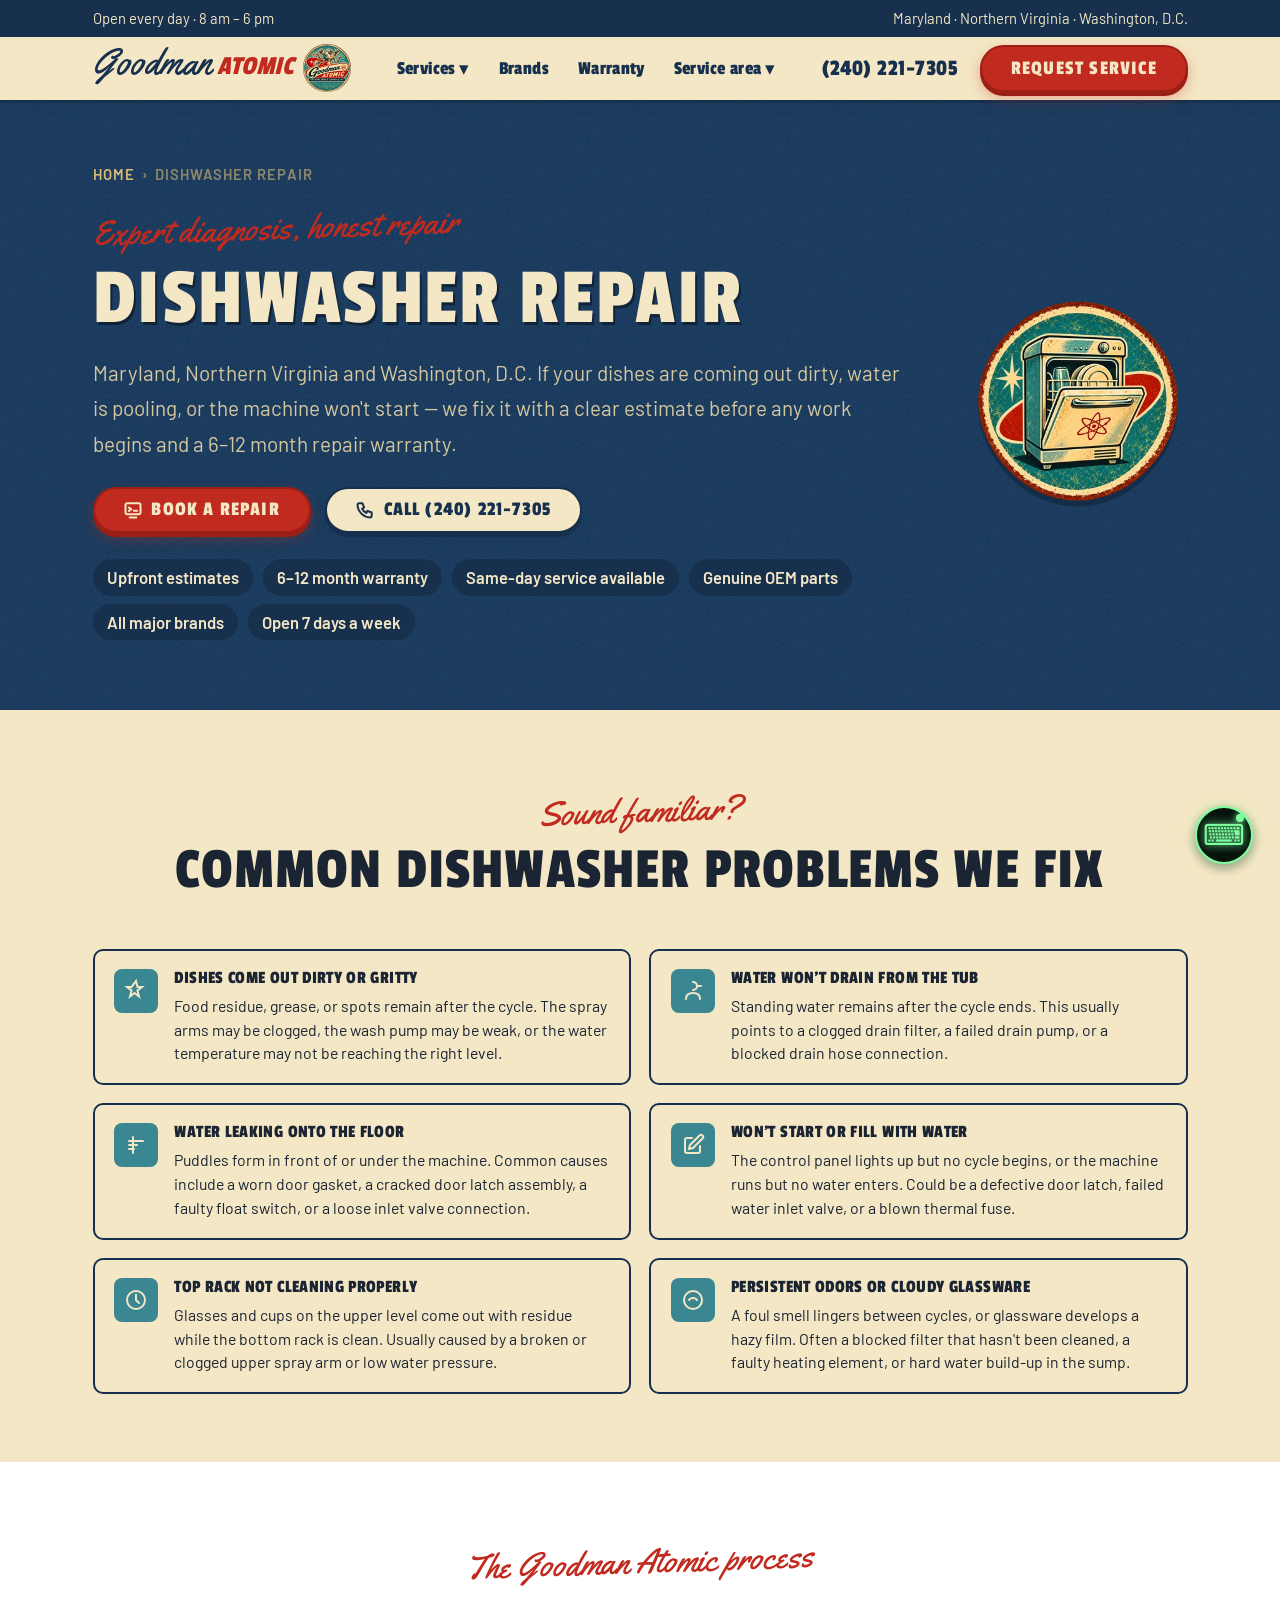
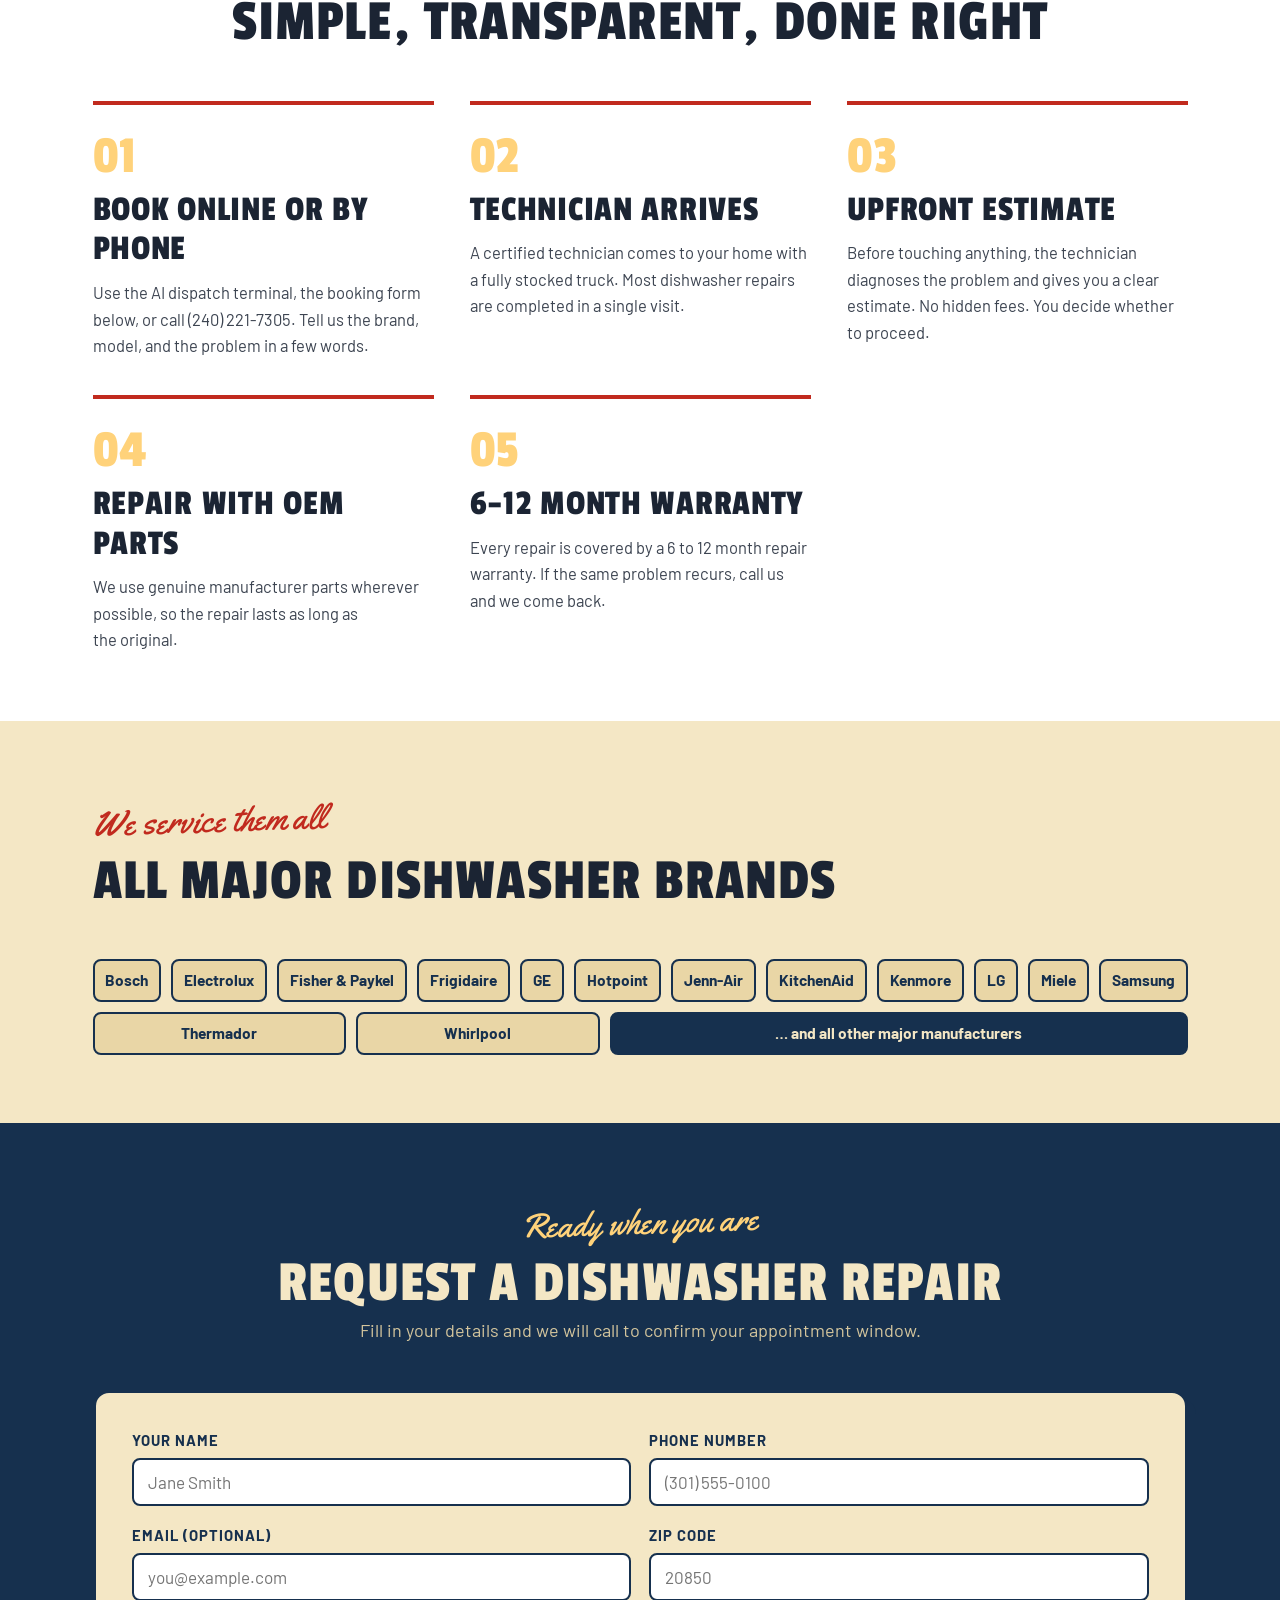
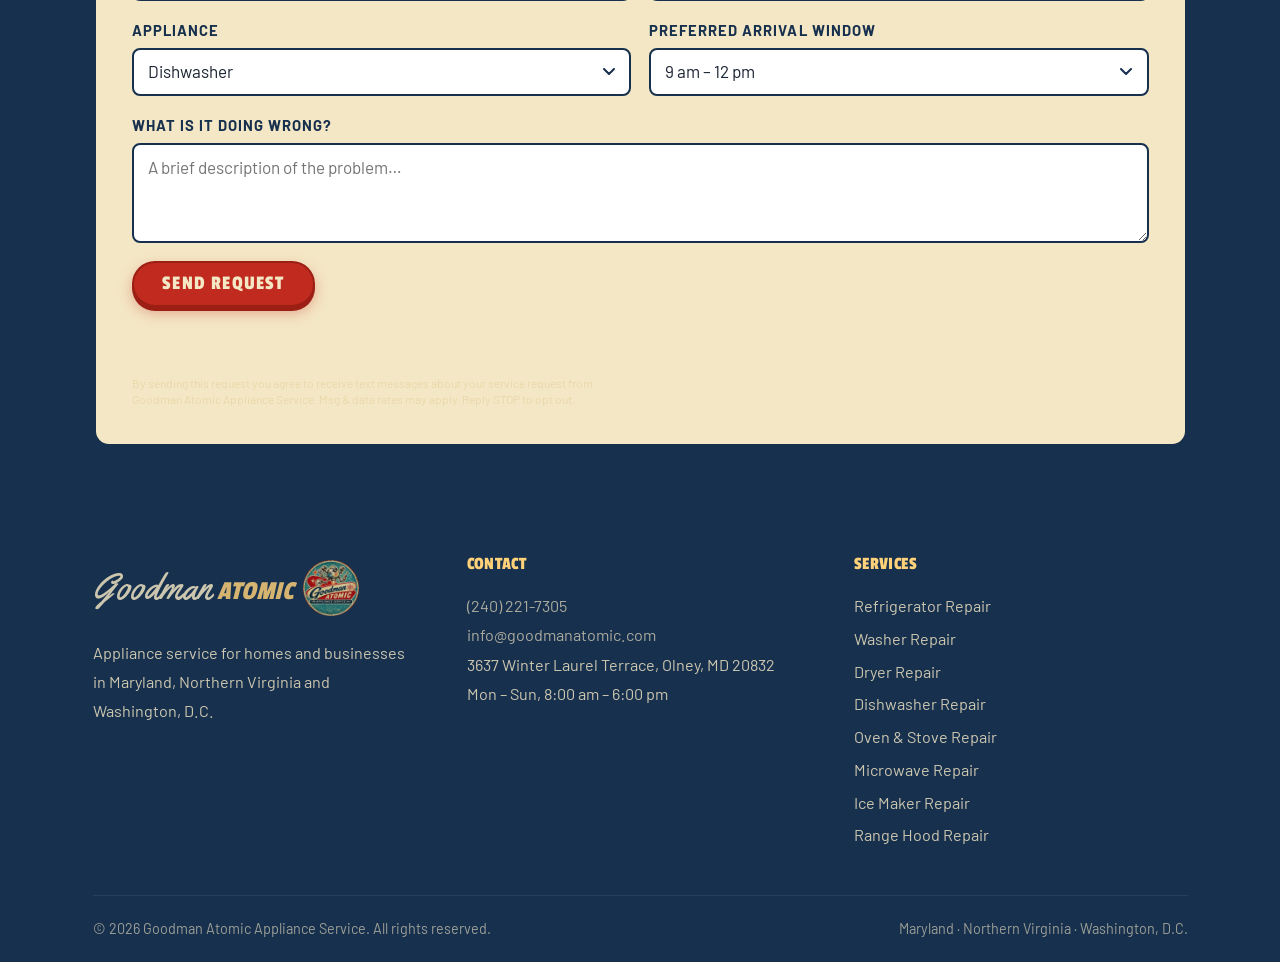
==== commit 425dd1e9: "SMS consent on request form" ====
--- a/services/dishwasher-repair.html
+++ b/services/dishwasher-repair.html
@@ -12,7 +12,7 @@
 <link rel="preconnect" href="https://fonts.googleapis.com">
 <link rel="preconnect" href="https://fonts.gstatic.com" crossorigin>
 <link href="https://fonts.googleapis.com/css2?family=Barlow:wght@400;500;600;700&family=Passion+One:wght@400;700&family=VT323&family=Yellowtail&display=swap" rel="stylesheet">
-<link rel="stylesheet" href="../assets/css/style.css?v=11140700">
+<link rel="stylesheet" href="../assets/css/style.css?v=11151600">
 <script type="application/ld+json">
 [
   {
@@ -342,6 +342,7 @@
         <button class="btn btn-red" type="submit">Send request</button>
       </div>
       <p id="formNote" aria-live="polite"></p>
+      <p class="full form-consent">By sending this request you agree to receive text messages about your service request from Goodman Atomic Appliance Service. Msg &amp; data rates may apply. Reply STOP to opt out.</p>
     </form>
   </div>
 </section>
--- a/assets/css/style.css
+++ b/assets/css/style.css
@@ -1561,6 +1561,7 @@
   margin-top: .3rem;
 }
 #formNote.error { color: var(--red); }
+.form-consent { font-size: 12px; line-height: 1.4; opacity: .7; margin: 4px 0 0; }
 
 
 /* ─── 19. FOOTER ─────────────────────────────────────────────── */
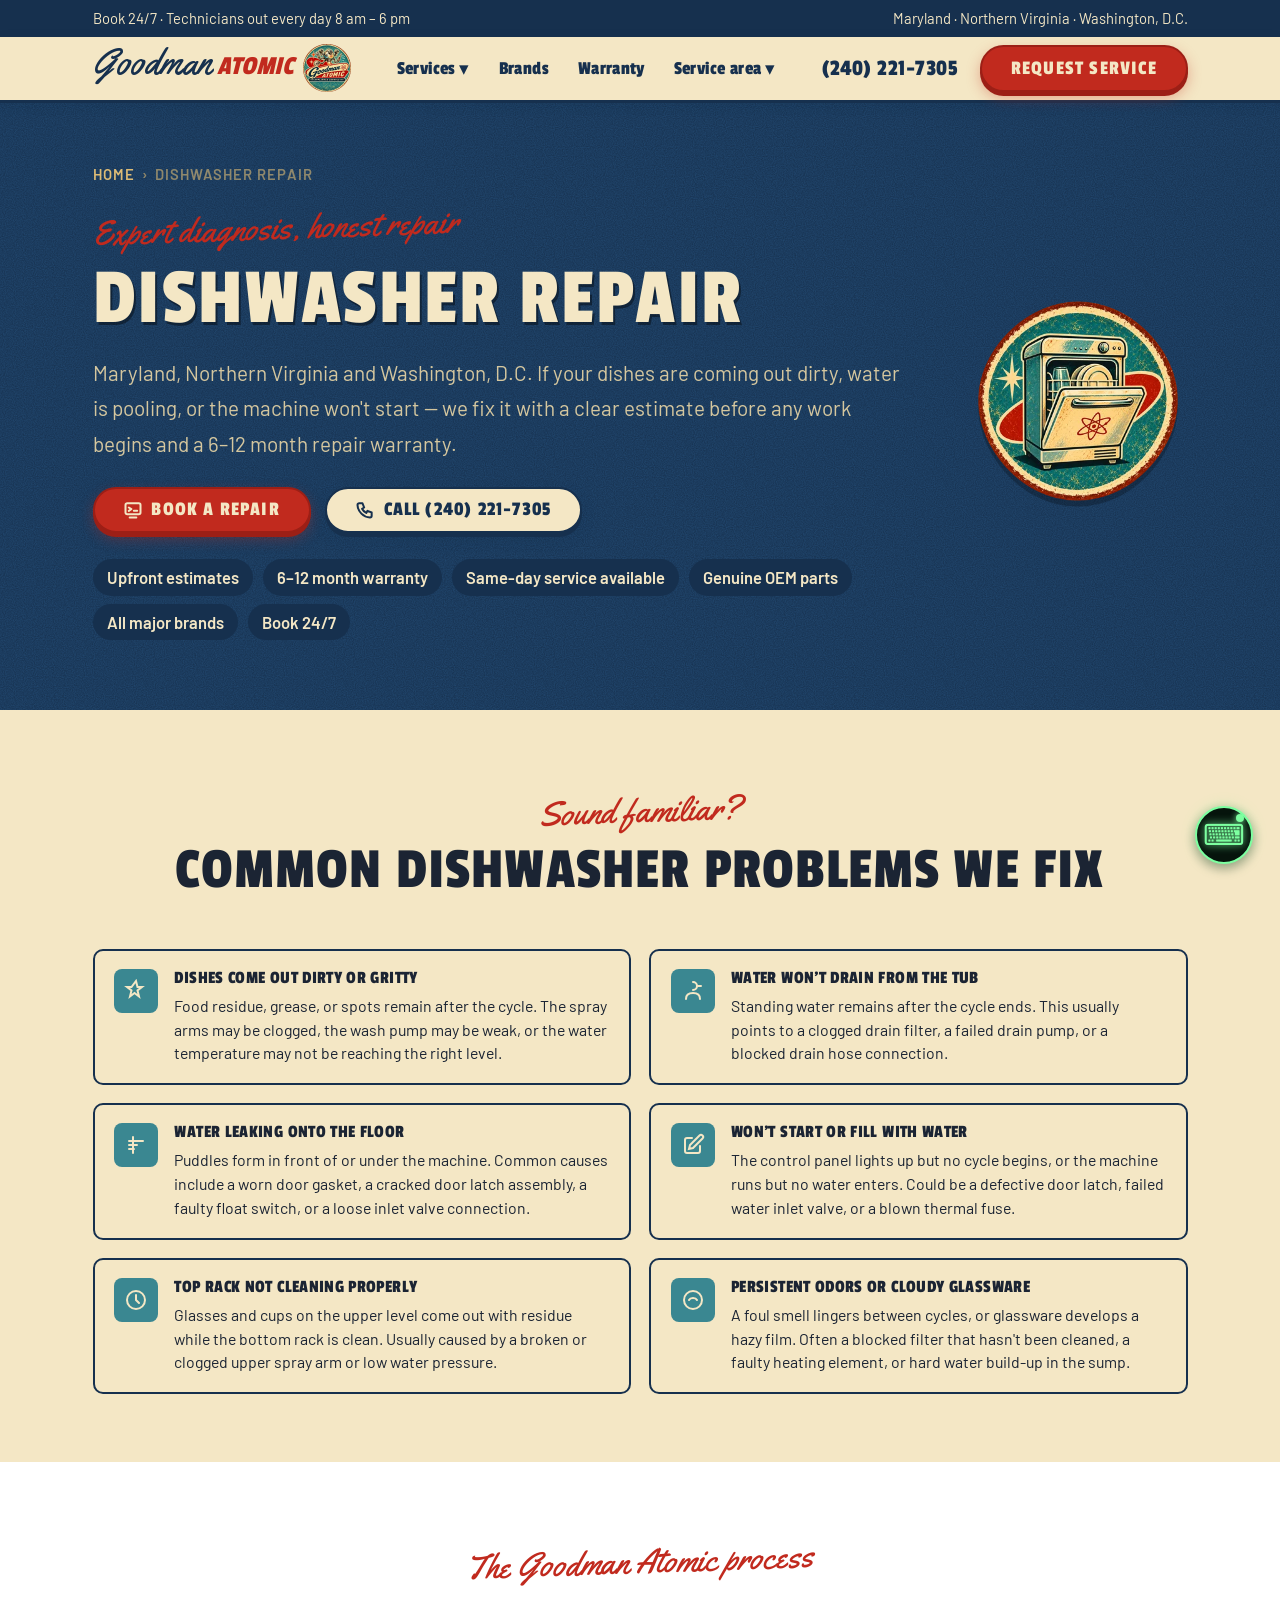
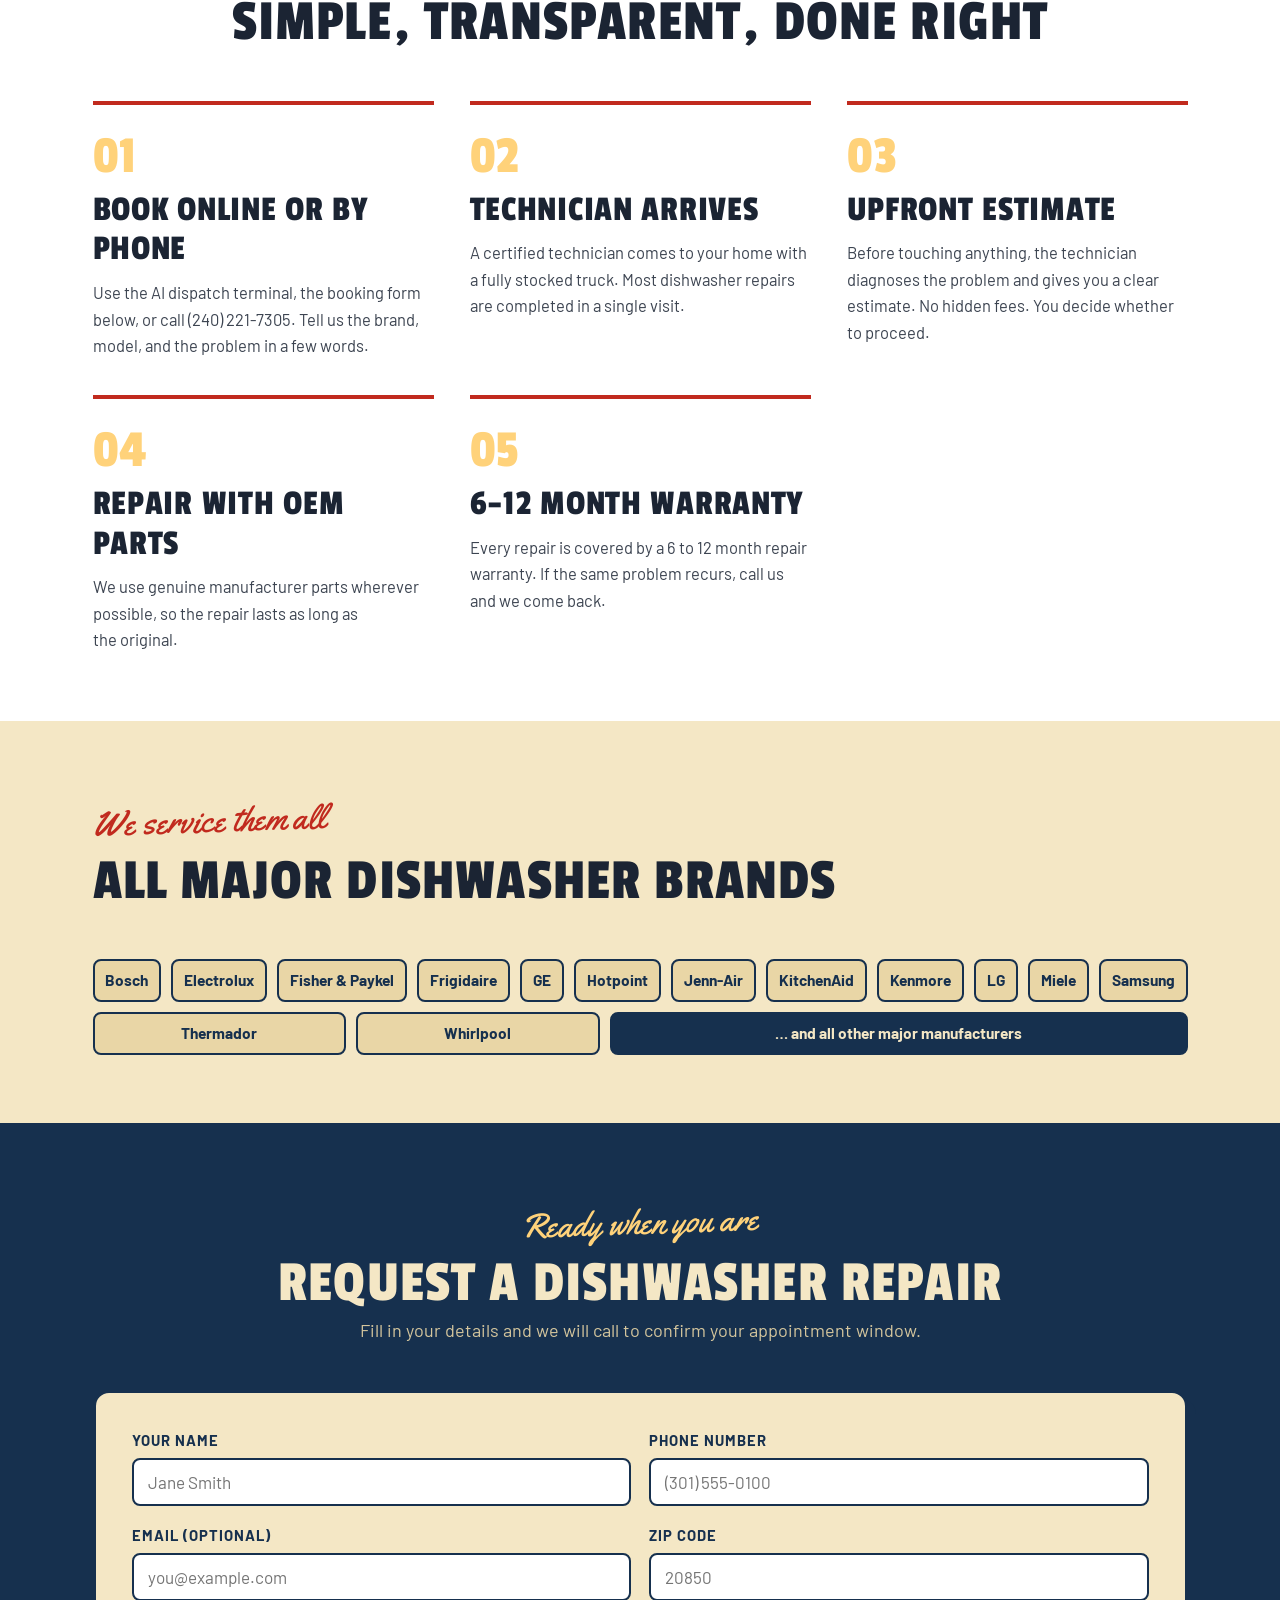
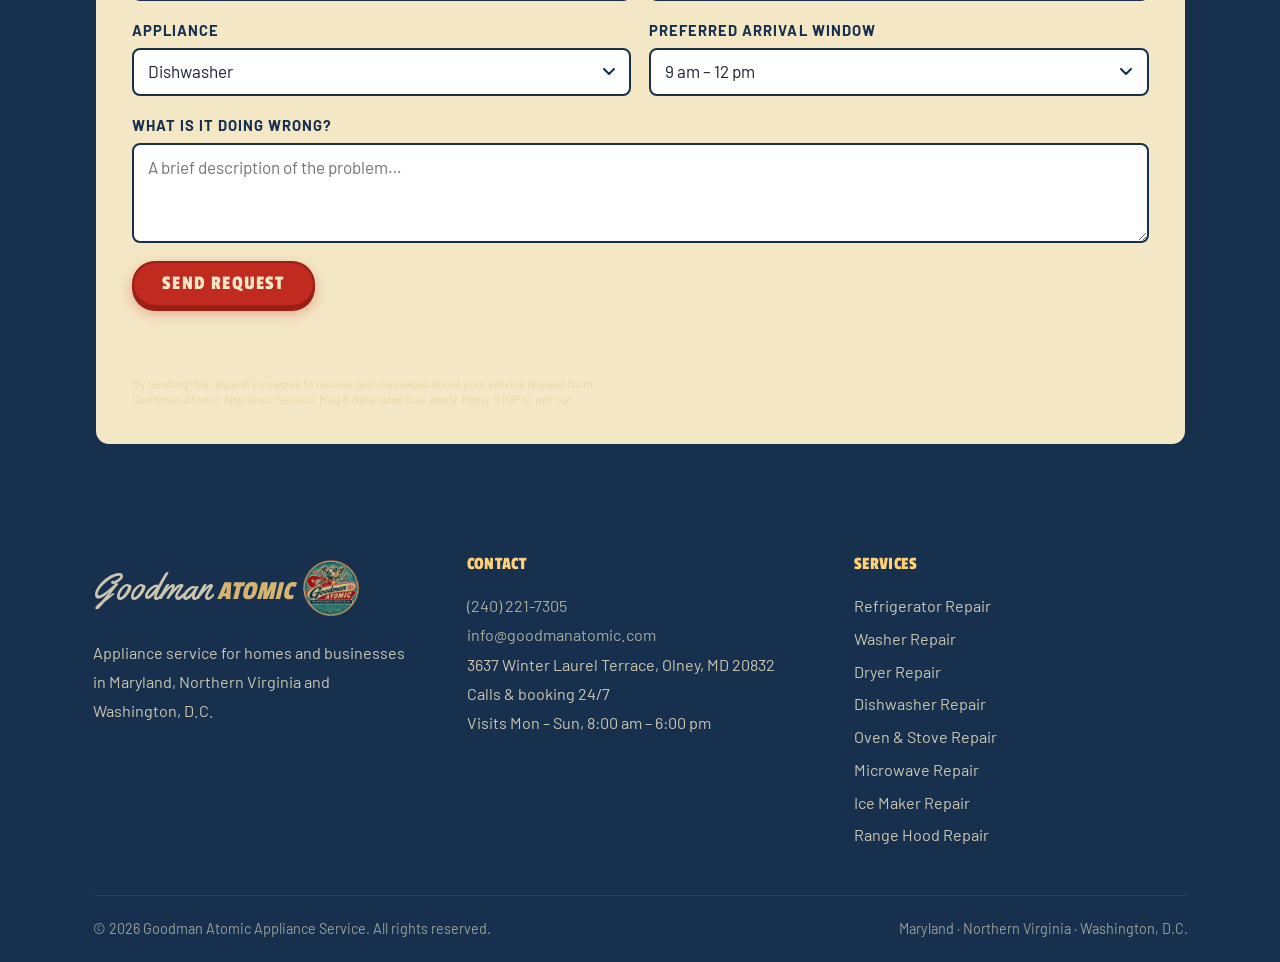
==== commit 77cf7b1b: "24/7 booking, technicians 8-6" ====
--- a/services/dishwasher-repair.html
+++ b/services/dishwasher-repair.html
@@ -7,57 +7,22 @@
 <title>Dishwasher Repair in Maryland, Northern Virginia &amp; D.C. | Goodman Atomic</title>
 <meta name="description" content="Expert dishwasher repair in Maryland, Northern Virginia and Washington D.C. Dishes stay dirty, water won't drain, door leaks, or won't start — we diagnose and fix it with a clear estimate before work starts. Call (240) 221-7305.">
 <link rel="canonical" href="https://goodmanatomic.com/services/dishwasher-repair.html">
-<link rel="icon" type="image/png" href="../assets/logo/logo-square.png">
+<meta property="og:type" content="website">
+<meta property="og:site_name" content="Goodman Atomic Appliance Service">
+<meta property="og:title" content="Dishwasher Repair in Maryland, Northern Virginia &amp; D.C. | Goodman Atomic">
+<meta property="og:description" content="Expert dishwasher repair in Maryland, Northern Virginia and Washington D.C. Dishes stay dirty, water won't drain, door leaks, or won't start — we diagnose and fix it with a clear estimate before work starts. Call (240) 221-7305.">
+<meta property="og:url" content="https://goodmanatomic.com/services/dishwasher-repair.html">
+<meta property="og:image" content="https://goodmanatomic.com/assets/logo/logo-square.png">
+<meta name="twitter:card" content="summary">
+<link rel="icon" href="/favicon.ico" sizes="48x48">
+<link rel="icon" type="image/png" sizes="96x96" href="/assets/logo/favicon-96.png">
+<link rel="icon" type="image/png" sizes="192x192" href="/assets/logo/favicon-192.png">
 <link rel="apple-touch-icon" href="../assets/logo/logo-round.png">
 <link rel="preconnect" href="https://fonts.googleapis.com">
 <link rel="preconnect" href="https://fonts.gstatic.com" crossorigin>
 <link href="https://fonts.googleapis.com/css2?family=Barlow:wght@400;500;600;700&family=Passion+One:wght@400;700&family=VT323&family=Yellowtail&display=swap" rel="stylesheet">
-<link rel="stylesheet" href="../assets/css/style.css?v=11151600">
-<script type="application/ld+json">
-[
-  {
-    "@context": "https://schema.org",
-    "@type": "LocalBusiness",
-    "name": "Goodman Atomic Appliance Service",
-    "url": "https://goodmanatomic.com/",
-    "telephone": "+12402217305",
-    "email": "info@goodmanatomic.com",
-    "address": {
-      "@type": "PostalAddress",
-      "streetAddress": "3637 Winter Laurel Terrace",
-      "addressLocality": "Olney",
-      "addressRegion": "MD",
-      "postalCode": "20832",
-      "addressCountry": "US"
-    },
-    "areaServed": ["Maryland", "Northern Virginia", "Washington DC"],
-    "openingHoursSpecification": {
-      "@type": "OpeningHoursSpecification",
-      "dayOfWeek": ["Monday","Tuesday","Wednesday","Thursday","Friday","Saturday","Sunday"],
-      "opens": "08:00",
-      "closes": "18:00"
-    },
-    "priceRange": "$$"
-  },
-  {
-    "@context": "https://schema.org",
-    "@type": "Service",
-    "name": "Dishwasher Repair",
-    "serviceType": "Appliance Repair",
-    "provider": {
-      "@type": "LocalBusiness",
-      "name": "Goodman Atomic Appliance Service"
-    },
-    "areaServed": ["Maryland", "Northern Virginia", "Washington DC"],
-    "description": "Professional dishwasher repair service. We diagnose and fix cleaning failures, drainage problems, door leaks, pump and motor faults, control board issues, and all other dishwasher problems.",
-    "offers": {
-      "@type": "Offer",
-      "availability": "https://schema.org/InStock",
-      "availableDeliveryMethod": "https://schema.org/OnSitePickup"
-    }
-  }
-]
-</script>
+<link rel="stylesheet" href="../assets/css/style.css?v=11181900">
+<script type="application/ld+json">[{"@context":"https://schema.org","@type":["LocalBusiness","HomeAndConstructionBusiness"],"@id":"https://goodmanatomic.com/#business","name":"Goodman Atomic Appliance Service","url":"https://goodmanatomic.com/","logo":"https://goodmanatomic.com/assets/logo/logo-square.png","image":"https://goodmanatomic.com/assets/goodman-atomic-sign.webp","telephone":"+12402217305","email":"info@goodmanatomic.com","address":{"@type":"PostalAddress","streetAddress":"3637 Winter Laurel Terrace","addressLocality":"Olney","addressRegion":"MD","postalCode":"20832","addressCountry":"US"},"areaServed":[{"@type":"AdministrativeArea","name":"Montgomery County, MD"},{"@type":"AdministrativeArea","name":"Howard County, MD"},{"@type":"AdministrativeArea","name":"Frederick County, MD"},{"@type":"AdministrativeArea","name":"Washington, DC"},{"@type":"AdministrativeArea","name":"Arlington County, VA"},{"@type":"AdministrativeArea","name":"Fairfax County, VA"},{"@type":"AdministrativeArea","name":"Falls Church, VA"},{"@type":"AdministrativeArea","name":"Loudoun County, VA"}],"openingHoursSpecification":{"@type":"OpeningHoursSpecification","dayOfWeek":["Monday","Tuesday","Wednesday","Thursday","Friday","Saturday","Sunday"],"opens":"00:00","closes":"23:59"},"priceRange":"$$","paymentAccepted":"Cash, Check, Credit Card, Zelle, Venmo, PayPal","hasOfferCatalog":{"@type":"OfferCatalog","name":"Appliance repair services","itemListElement":[{"@type":"Offer","itemOffered":{"@type":"Service","name":"Refrigerator & Freezer Repair","url":"https://goodmanatomic.com/services/refrigerator-repair.html"}},{"@type":"Offer","itemOffered":{"@type":"Service","name":"Washer Repair","url":"https://goodmanatomic.com/services/washer-repair.html"}},{"@type":"Offer","itemOffered":{"@type":"Service","name":"Dryer Repair","url":"https://goodmanatomic.com/services/dryer-repair.html"}},{"@type":"Offer","itemOffered":{"@type":"Service","name":"Dishwasher Repair","url":"https://goodmanatomic.com/services/dishwasher-repair.html"}},{"@type":"Offer","itemOffered":{"@type":"Service","name":"Oven & Stove Repair","url":"https://goodmanatomic.com/services/oven-stove-repair.html"}},{"@type":"Offer","itemOffered":{"@type":"Service","name":"Microwave Repair","url":"https://goodmanatomic.com/services/microwave-repair.html"}},{"@type":"Offer","itemOffered":{"@type":"Service","name":"Ice Maker Repair","url":"https://goodmanatomic.com/services/ice-maker-repair.html"}},{"@type":"Offer","itemOffered":{"@type":"Service","name":"Range Hood Repair","url":"https://goodmanatomic.com/services/range-hood-repair.html"}}]}},{"@context":"https://schema.org","@type":"Service","name":"Dishwasher Repair","serviceType":"Appliance repair","description":"Professional dishwasher repair service. We diagnose and fix cleaning failures, drainage problems, door leaks, pump and motor faults, control board issues, and all other dishwasher problems.","url":"https://goodmanatomic.com/services/dishwasher-repair.html","provider":{"@id":"https://goodmanatomic.com/#business"},"areaServed":[{"@type":"AdministrativeArea","name":"Montgomery County, MD"},{"@type":"AdministrativeArea","name":"Howard County, MD"},{"@type":"AdministrativeArea","name":"Frederick County, MD"},{"@type":"AdministrativeArea","name":"Washington, DC"},{"@type":"AdministrativeArea","name":"Arlington County, VA"},{"@type":"AdministrativeArea","name":"Fairfax County, VA"},{"@type":"AdministrativeArea","name":"Falls Church, VA"},{"@type":"AdministrativeArea","name":"Loudoun County, VA"}],"offers":{"@type":"Offer","priceCurrency":"USD","price":"70","description":"$70 diagnostic visit, credited toward the repair"}}]</script>
 </head>
 <body>
 <a class="skip" href="#main">Skip to content</a>
@@ -65,7 +30,7 @@
 <!-- Top strip -->
 <div class="strip">
   <div class="wrap">
-    <span>Open every day · 8 am – 6 pm</span>
+    <span>Book 24/7 · Technicians out every day 8 am – 6 pm</span>
     <span>Maryland · Northern Virginia · Washington, D.C.</span>
   </div>
 </div>
@@ -146,7 +111,7 @@
         <li class="chip">Same-day service available</li>
         <li class="chip">Genuine OEM parts</li>
         <li class="chip">All major brands</li>
-        <li class="chip">Open 7 days a week</li>
+        <li class="chip">Book 24/7</li>
       </ul>
     </div>
     <div class="inner-icon inner-icon-img" aria-hidden="true"><img src="../assets/icons/dishwasher.webp" alt="" width="200" height="200"></div>
@@ -366,7 +331,8 @@
           <li><a href="tel:+12402217305">(240) 221-7305</a></li>
           <li><a href="mailto:info@goodmanatomic.com">info@goodmanatomic.com</a></li>
           <li>3637 Winter Laurel Terrace, Olney, MD 20832</li>
-          <li>Mon – Sun, 8:00 am – 6:00 pm</li>
+          <li>Calls &amp; booking 24/7</li>
+          <li>Visits Mon – Sun, 8:00 am – 6:00 pm</li>
         </ul>
       </div>
       <div class="foot-col">
